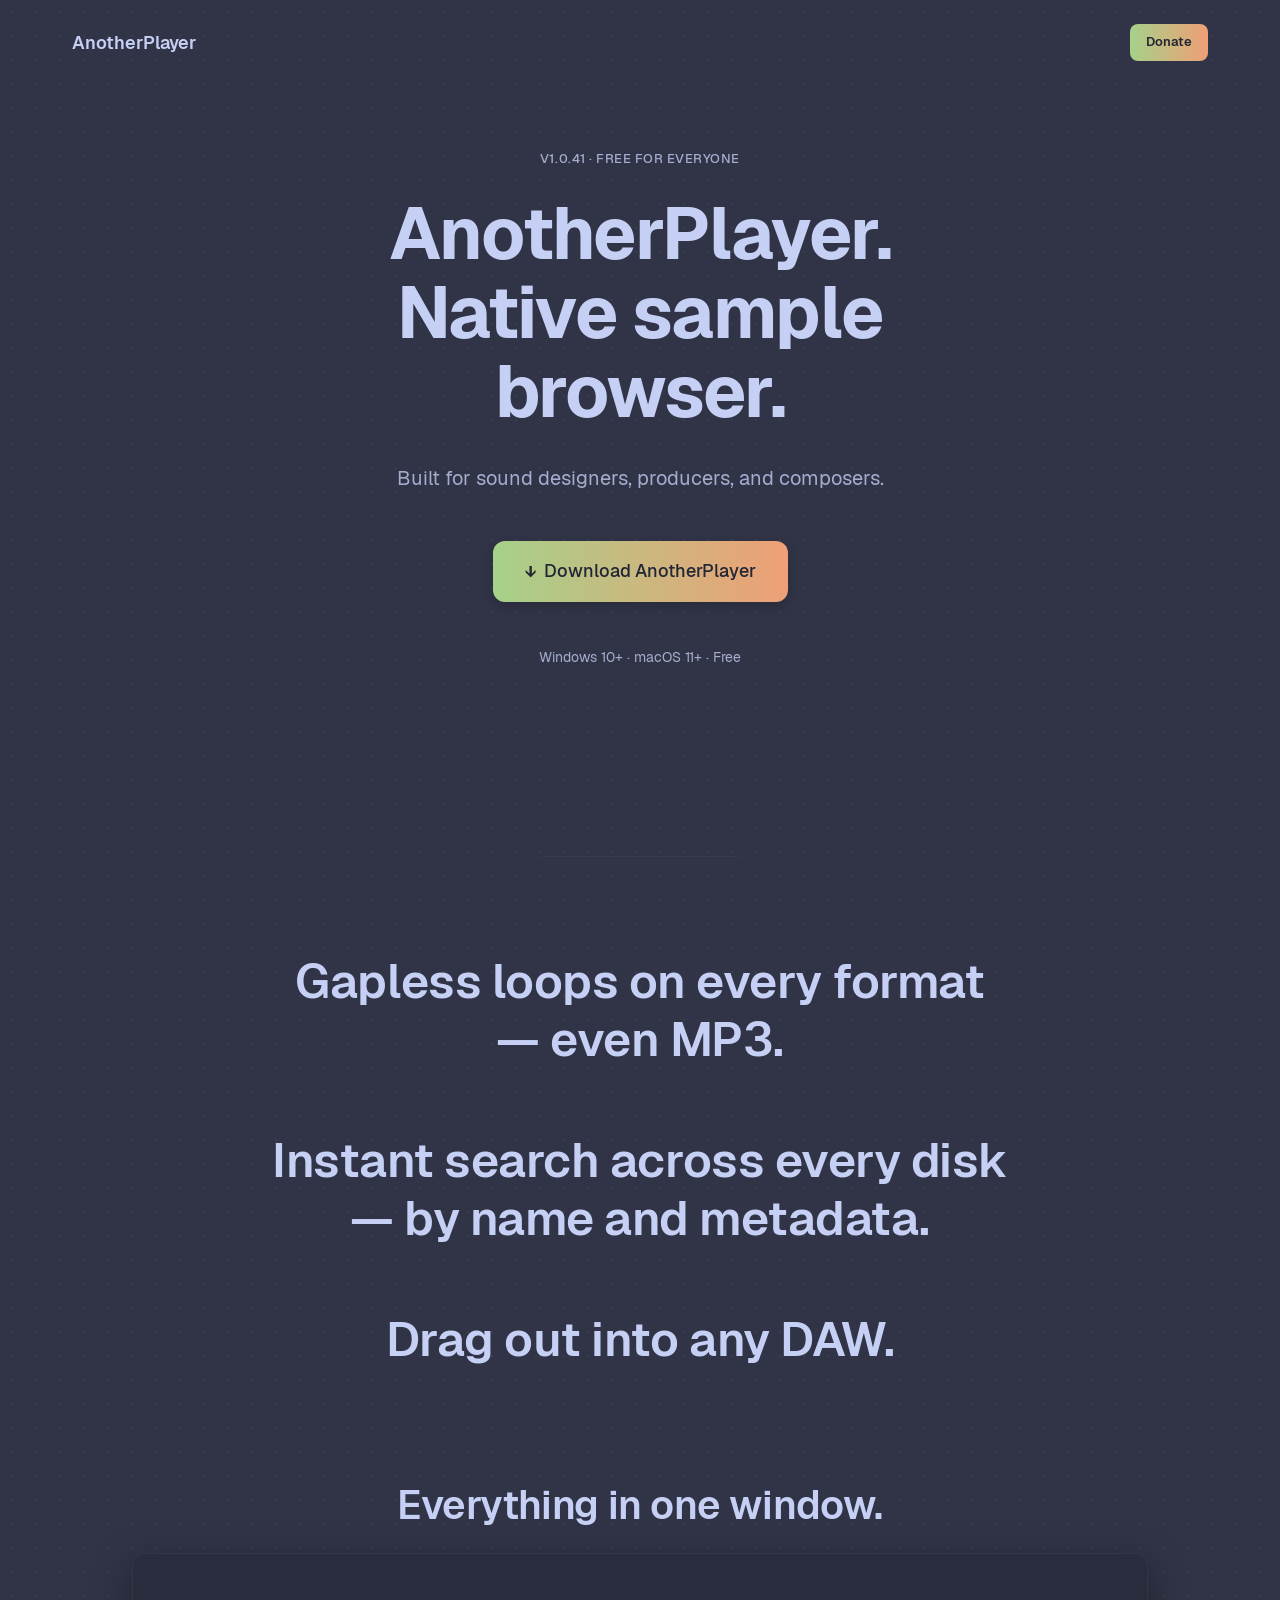
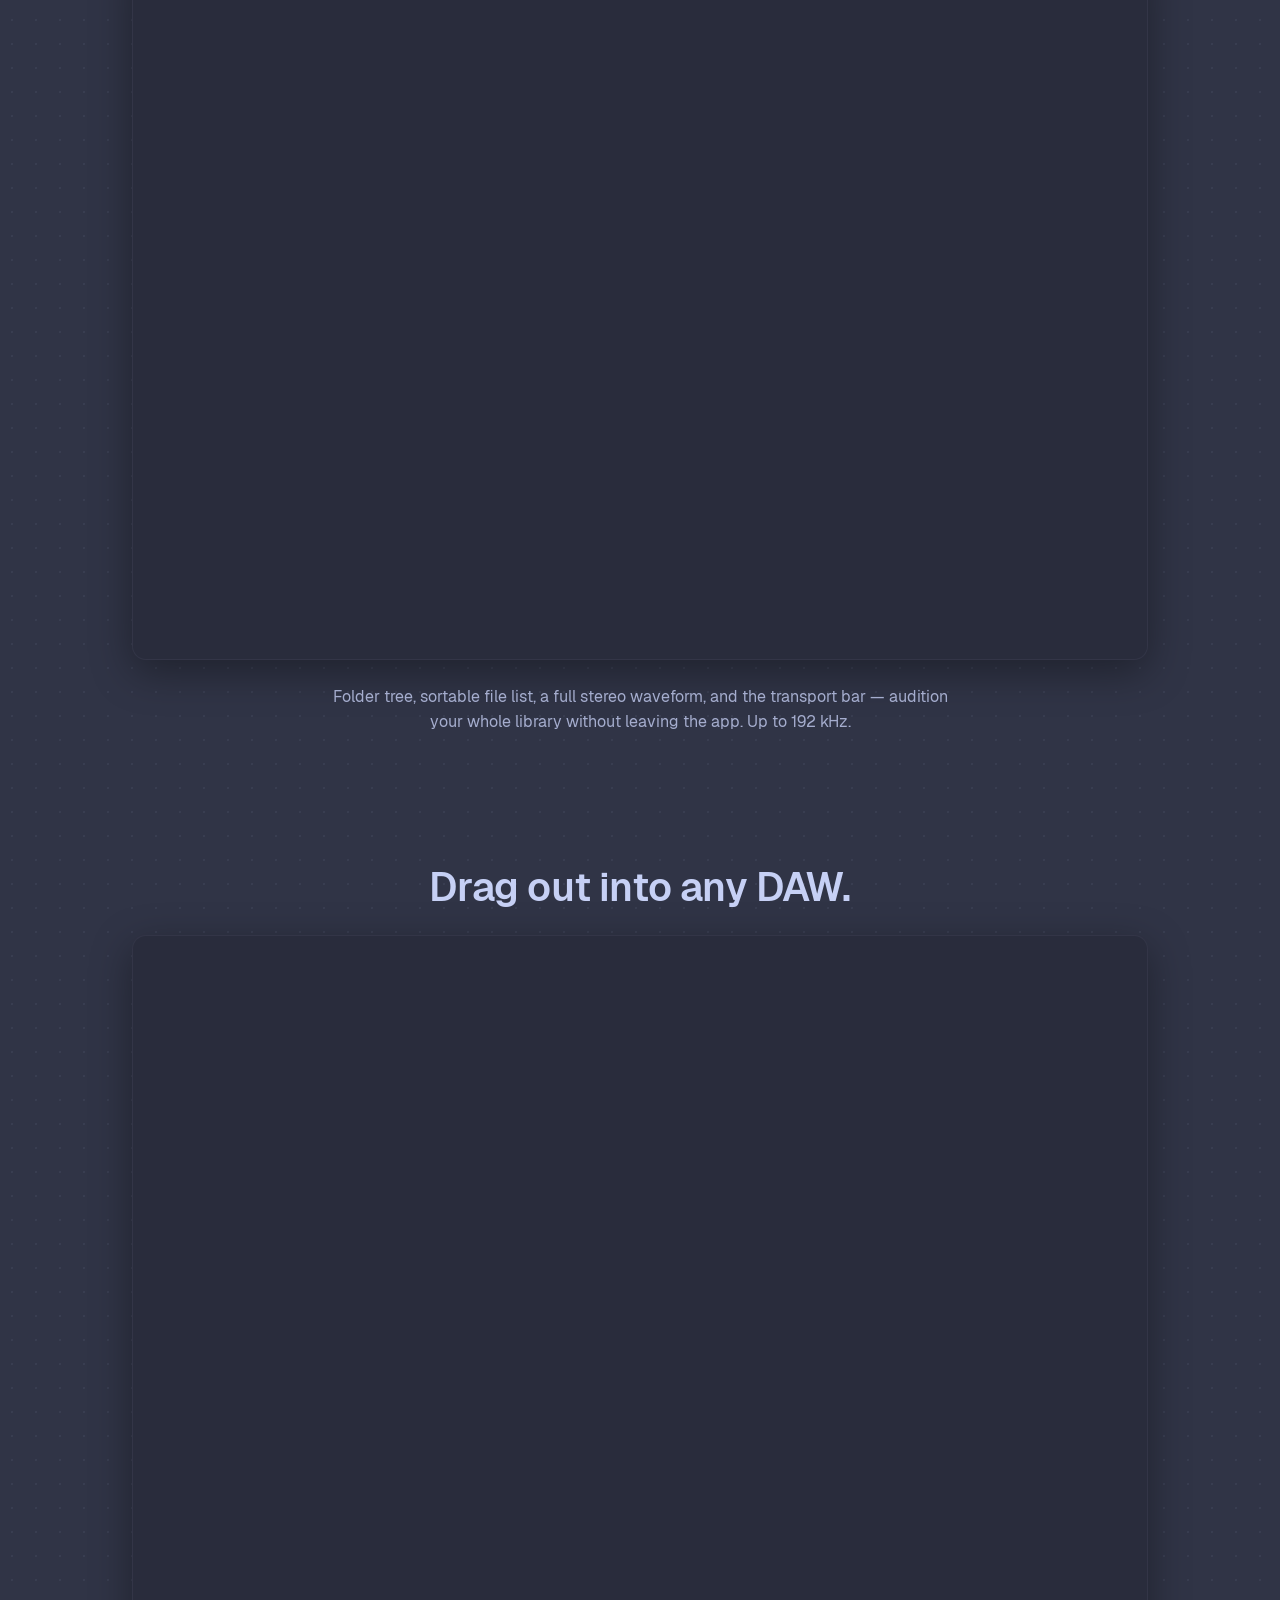
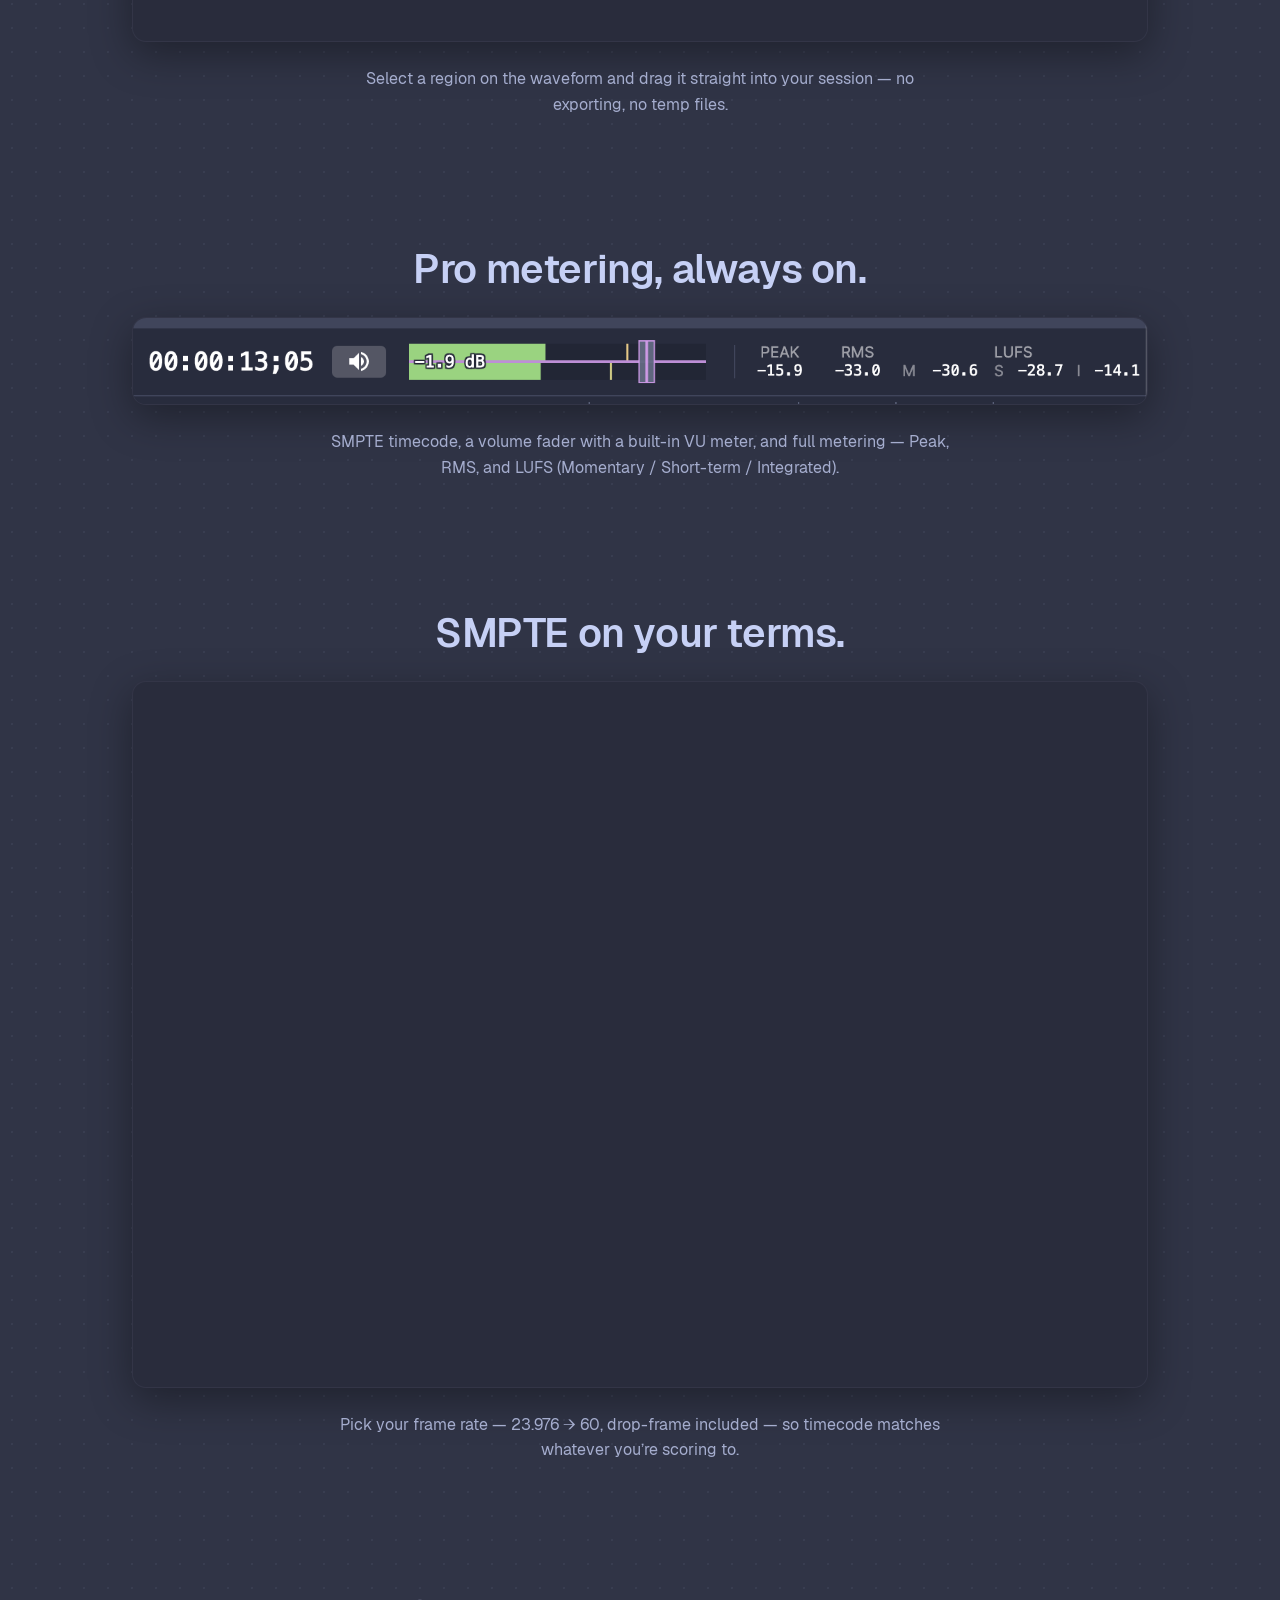
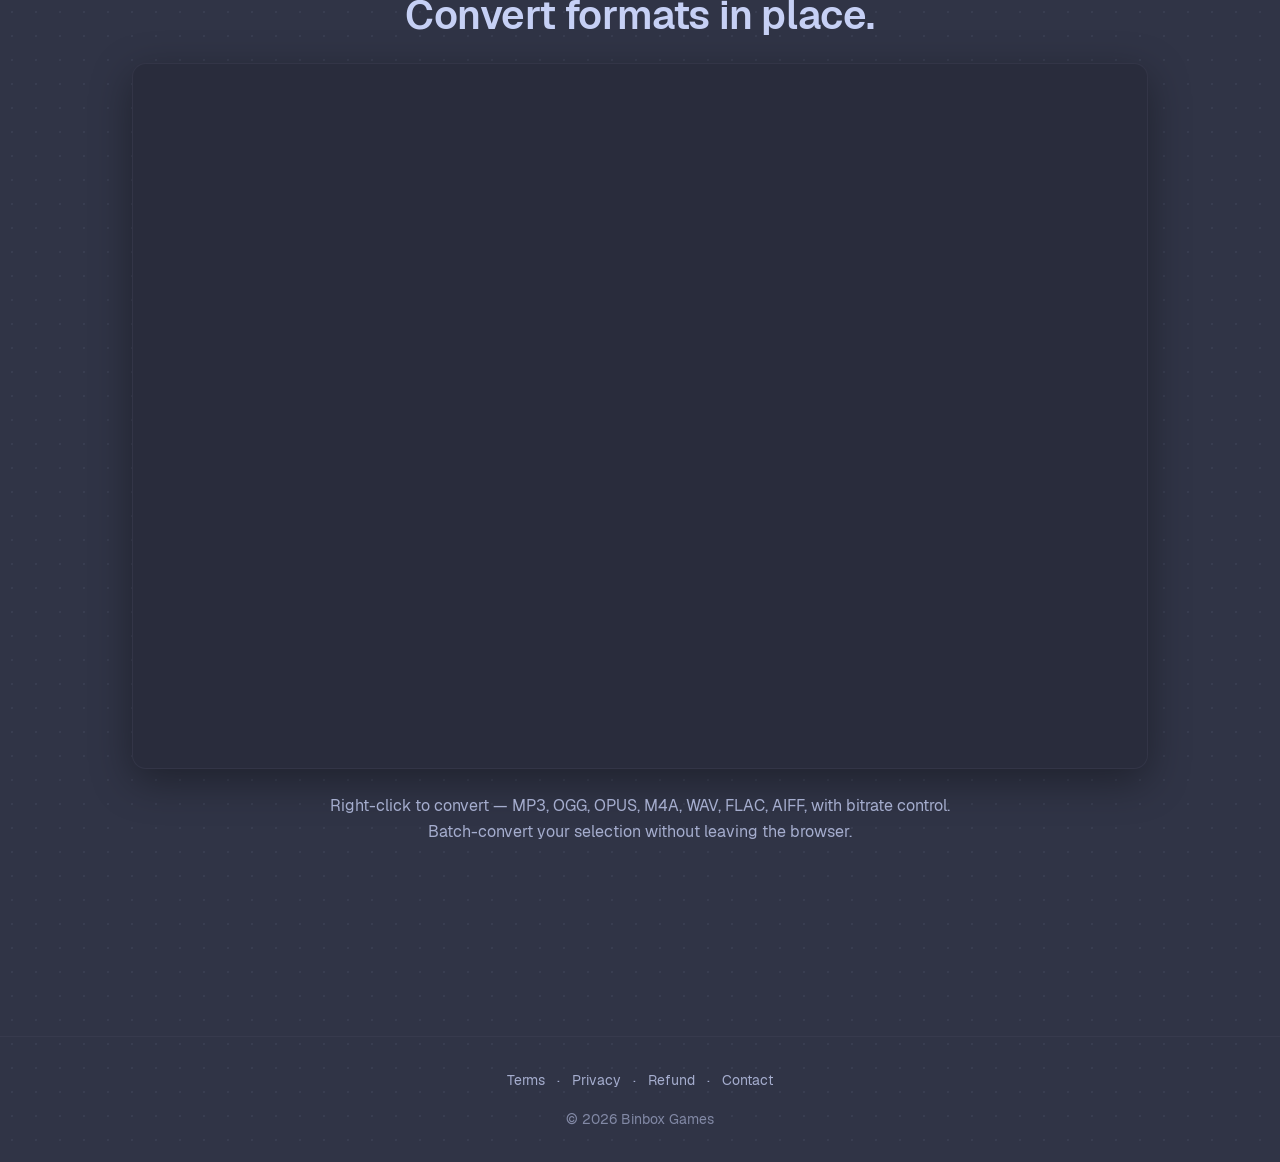
==== index.html @ 7da8966b "chore: [site] release 1.0.41 download metadata" ====
<!DOCTYPE html>
<html lang="en">
<head>
  <meta charset="UTF-8">
  <meta name="viewport" content="width=device-width, initial-scale=1.0">

  <!-- Security: vanilla framework 0 + meta tag CSP (spec § 10-bis) -->
  <meta http-equiv="Content-Security-Policy"
        content="default-src 'self'; script-src 'self' https://download.anotherplayer.com; style-src 'self'; font-src 'self'; img-src 'self' data: https://anotherplayer.com; connect-src 'self' https://api.binboxgames.com; base-uri 'self'; form-action 'self'; object-src 'none'">
  <meta name="referrer" content="strict-origin-when-cross-origin">
  <meta http-equiv="Permissions-Policy"
        content="interest-cohort=(), browsing-topics=(), geolocation=(), camera=(), microphone=(), payment=()">

  <!-- SEO core -->
  <title>AnotherPlayer — Native sample browser for professionals</title>
  <meta name="description" content="Native sample browser built for sound designers, producers, and composers. Gapless loops, instant search across every disk, drag out into any DAW. Free for everyone — Mac and Windows.">
  <meta name="keywords" content="sample browser, audio player, sound design, music production, DAW, gapless loop, sample-accurate, Mac, Windows, free">
  <meta name="author" content="Binbox Games">
  <link rel="canonical" href="https://anotherplayer.com/">
  <meta name="robots" content="index, follow, max-image-preview:large">
  <meta name="theme-color" content="#303446">
  <meta name="color-scheme" content="dark">

  <!-- Open Graph -->
  <meta property="og:type" content="website">
  <meta property="og:site_name" content="AnotherPlayer">
  <meta property="og:title" content="AnotherPlayer — Native sample browser for professionals">
  <meta property="og:description" content="Gapless loops, instant search across every disk, drag out into any DAW. Free for everyone — Mac and Windows.">
  <meta property="og:url" content="https://anotherplayer.com/">
  <meta property="og:image" content="https://anotherplayer.com/og-image.png">
  <meta property="og:image:width" content="1200">
  <meta property="og:image:height" content="630">
  <meta property="og:image:alt" content="AnotherPlayer — Native sample browser for professionals">
  <meta property="og:locale" content="en_US">

  <!-- Twitter Card -->
  <meta name="twitter:card" content="summary_large_image">
  <meta name="twitter:title" content="AnotherPlayer — Native sample browser for professionals">
  <meta name="twitter:description" content="Gapless loops, instant search across every disk, drag out into any DAW. Free for everyone — Mac and Windows.">
  <meta name="twitter:image" content="https://anotherplayer.com/og-image.png">
  <meta name="twitter:image:alt" content="AnotherPlayer — Native sample browser for professionals">

  <!-- Icons -->
  <link rel="icon" type="image/png" sizes="32x32" href="favicon.png">
  <link rel="apple-touch-icon" href="apple-touch-icon.png">
  <link rel="manifest" href="site.webmanifest">

  <!-- Font preload -->
  <link rel="preload" href="fonts/geist-700.woff2" as="font" type="font/woff2" crossorigin>
  <link rel="preload" href="fonts/geist-400.woff2" as="font" type="font/woff2" crossorigin>

  <link rel="stylesheet" href="style.css">

  <!-- JSON-LD structured data (SoftwareApplication) -->
  <script type="application/ld+json">
  {
    "@context": "https://schema.org",
    "@type": "SoftwareApplication",
    "name": "AnotherPlayer",
    "operatingSystem": "macOS, Windows",
    "applicationCategory": "MultimediaApplication",
    "description": "Native sample browser built for sound designers, producers, and composers.",
    "url": "https://anotherplayer.com/",
    "offers": {
      "@type": "Offer",
      "price": "0",
      "priceCurrency": "USD",
      "category": "Free"
    },
    "author": {
      "@type": "Organization",
      "@id": "https://binboxgames.com/#organization",
      "name": "Binbox Games",
      "url": "https://binboxgames.com/",
      "email": "contact@binboxgames.com"
    }
  }
  </script>
  <!-- JSON-LD structured data (WebSite) — 브랜드 entity 인식 보조 (navigational query 매칭).
       publisher = binboxgames.com 조직 엔티티 연결 (@id 병합 + 보수 파서 대비 name/url 인라인) -->
  <script type="application/ld+json">
  {
    "@context": "https://schema.org",
    "@type": "WebSite",
    "name": "AnotherPlayer",
    "alternateName": "Another Player",
    "url": "https://anotherplayer.com/",
    "publisher": {
      "@type": "Organization",
      "@id": "https://binboxgames.com/#organization",
      "name": "Binbox Games",
      "url": "https://binboxgames.com/"
    }
  }
  </script>
  <!-- developed by external observation only, no decompilation, no reverse engineering -->
</head>
<body>
  <nav class="nav">
    <a class="nav-brand" href="/" aria-label="AnotherPlayer home">AnotherPlayer</a>
    <a id="nav-pricing" class="nav-pricing" href="/pricing#support-development">Donate</a>
  </nav>

  <main>
    <section class="hero">
      <p class="eyebrow">v1.0.41 &middot; Free for everyone</p>
      <h1 class="hero-title">
        AnotherPlayer.<br>
        Native sample browser.
      </h1>
      <p class="hero-subhead">
        Built for sound designers, producers, and composers.
      </p>
      <a id="cta" class="cta" href="/pricing">
        <span class="cta-arrow" aria-hidden="true">&darr;</span>
        <span id="cta-label">Download AnotherPlayer</span>
      </a>
      <p class="toggle">Windows 10+ &middot; macOS 11+ &middot; Free</p>
    </section>

    <hr class="divider" aria-hidden="true">

    <section class="features" aria-label="Highlights">
      <h2>Gapless loops on every format &mdash; even MP3.</h2>
      <h2>Instant search across every disk &mdash; by name and metadata.</h2>
      <h2>Drag out into any DAW.</h2>
    </section>
  </main>

  <section class="shots" aria-label="Screenshots">
    <figure class="shot">
      <h2 class="shot-title">Everything in one window.</h2>
      <div class="shot-frame">
        <img src="images/screenshot-overview.png" width="2104" height="1462"
             alt="AnotherPlayer main window: folder tree, file list, stereo waveform, and transport bar"
             fetchpriority="high" decoding="async">
      </div>
      <figcaption>Folder tree, sortable file list, a full stereo waveform, and the transport bar &mdash; audition your whole library without leaving the app. Up to 192&nbsp;kHz.</figcaption>
    </figure>

    <figure class="shot">
      <h2 class="shot-title">Drag out into any DAW.</h2>
      <div class="shot-frame">
        <img src="images/screenshot-crop.png" width="2096" height="1458"
             alt="Selecting a region on the waveform to drag straight into a DAW"
             loading="lazy" decoding="async">
      </div>
      <figcaption>Select a region on the waveform and drag it straight into your session &mdash; no exporting, no temp files.</figcaption>
    </figure>

    <figure class="shot">
      <h2 class="shot-title">Pro metering, always on.</h2>
      <div class="shot-frame shot-frame-strip">
        <img src="images/screenshot-metering.png" width="1458" height="124"
             alt="Transport bar: SMPTE timecode, volume fader, VU meter, and Peak / RMS / LUFS readouts"
             loading="lazy" decoding="async">
      </div>
      <figcaption>SMPTE timecode, a volume fader with a built-in VU meter, and full metering &mdash; Peak, RMS, and LUFS (Momentary / Short-term / Integrated).</figcaption>
    </figure>

    <figure class="shot">
      <h2 class="shot-title">SMPTE on your terms.</h2>
      <div class="shot-frame">
        <img src="images/screenshot-framerate.png" width="2094" height="1456"
             alt="Settings menu with broadcast SMPTE frame rates from 23.976 to 60, drop-frame included"
             loading="lazy" decoding="async">
      </div>
      <figcaption>Pick your frame rate &mdash; 23.976 &rarr; 60, drop-frame included &mdash; so timecode matches whatever you&rsquo;re scoring to.</figcaption>
    </figure>

    <figure class="shot">
      <h2 class="shot-title">Convert formats in place.</h2>
      <div class="shot-frame">
        <img src="images/screenshot-format.png" width="2094" height="1454"
             alt="Right-click menu converting selected files to MP3, OGG, OPUS, M4A, WAV, FLAC, or AIFF"
             loading="lazy" decoding="async">
      </div>
      <figcaption>Right-click to convert &mdash; MP3, OGG, OPUS, M4A, WAV, FLAC, AIFF, with bitrate control. Batch-convert your selection without leaving the browser.</figcaption>
    </figure>
  </section>

  <footer class="footer">
    <a href="/terms">Terms</a>
    <span class="dot">·</span>
    <a href="/privacy">Privacy</a>
    <span class="dot">·</span>
    <a href="/refund">Refund</a>
    <span class="dot">·</span>
    <a href="mailto:contact@binboxgames.com">Contact</a>
    <div class="copyright">© 2026 Binbox Games</div>
  </footer>

  <script src="script.js"></script>
</body>
</html>
---- style.css ----
/* AnotherPlayer landing — vanilla CSS, framework 0
   developed by external observation only, no decompilation. */

/* ---------- Color tokens (palette 외부 라벨 X) ---------- */
:root {
  --bg-base: #303446;
  --bg-elevated: #292c3c;
  --text-primary: #c6d0f5;
  --text-subtle: #a5adce;
  --text-faint: #838ba7;
  --accent-grad-start: #a6d189;
  --accent-grad-end: #ef9f76;
  --accent-hover: #ef9f76;
  --border-subtle: rgba(65, 69, 89, 0.4);
  --grid-dot: rgba(198, 208, 245, 0.06);
  --cta-text-on-grad: #232634;

  /* 8px grid spacing */
  --sp-1: 8px;
  --sp-2: 16px;
  --sp-3: 24px;
  --sp-4: 32px;
  --sp-5: 48px;
  --sp-6: 64px;
  --sp-7: 96px;
  --sp-8: 128px;
  --sp-9: 192px;
}

/* ---------- Geist Sans self-host (static 4 weight, SIL OFL) ---------- */
@font-face {
  font-family: 'Geist';
  font-style: normal;
  font-weight: 400;
  font-display: swap;
  src: url('fonts/geist-400.woff2') format('woff2');
}
@font-face {
  font-family: 'Geist';
  font-style: normal;
  font-weight: 500;
  font-display: swap;
  src: url('fonts/geist-500.woff2') format('woff2');
}
@font-face {
  font-family: 'Geist';
  font-style: normal;
  font-weight: 600;
  font-display: swap;
  src: url('fonts/geist-600.woff2') format('woff2');
}
@font-face {
  font-family: 'Geist';
  font-style: normal;
  font-weight: 700;
  font-display: swap;
  src: url('fonts/geist-700.woff2') format('woff2');
}

/* ---------- Reset + base ---------- */
*,
*::before,
*::after {
  box-sizing: border-box;
  margin: 0;
  padding: 0;
}

html {
  -webkit-text-size-adjust: 100%;
  -webkit-font-smoothing: antialiased;
  -moz-osx-font-smoothing: grayscale;
}

body {
  font-family: 'Geist', system-ui, -apple-system, sans-serif;
  font-weight: 400;
  font-size: 16px;
  line-height: 1.6;
  color: var(--text-primary);
  background-color: var(--bg-base);
  background-image: radial-gradient(circle, var(--grid-dot) 1px, transparent 1px);
  background-size: 24px 24px;
  min-height: 100vh;
}

a {
  color: inherit;
  text-decoration: none;
  transition: color 200ms ease;
}

a:hover {
  color: var(--accent-hover);
}

a:focus-visible {
  outline: 2px solid var(--accent-grad-start);
  outline-offset: 4px;
  border-radius: 4px;
}

/* ---------- Nav ---------- */
.nav {
  display: flex;
  justify-content: space-between;
  align-items: center;
  /* width: 100% 로 cross-size 를 확정 — .page 의 flex-column 컨텍스트에서
     auto margin 이 stretch 를 억제해 nav 가 content 폭으로 쪼그라드는 것을 차단.
     block 컨텍스트(랜딩)에서는 기존 동작과 동일. */
  width: 100%;
  max-width: 1200px;
  margin: 0 auto;
  padding: var(--sp-3) var(--sp-4);
}

.nav-brand {
  font-size: 18px;
  font-weight: 600;
  letter-spacing: 0;
  color: var(--text-primary);
  text-decoration: none;
  line-height: 1.2;
}

/* Nav Pricing CTA — primary marketing entry point.
   Download CTA 와 동일한 Evergreen → Peach gradient + dark text 로 강조. */
.nav-pricing {
  font-size: 13px;
  font-weight: 600;
  color: var(--cta-text-on-grad);
  padding: 8px 16px;
  background: linear-gradient(to right, var(--accent-grad-start), var(--accent-grad-end));
  border-radius: 8px;
  transition: filter 200ms ease, transform 200ms ease, box-shadow 200ms ease;
  white-space: nowrap;
  text-decoration: none;
}

.nav-pricing:hover {
  filter: brightness(1.05);
  transform: translateY(-1px);
  box-shadow: 0 4px 12px rgba(239, 159, 118, 0.25);
}

.nav-pricing:focus-visible {
  outline: 2px solid var(--accent-grad-end);
  outline-offset: 4px;
}

@media (max-width: 600px) {
  .nav-pricing {
    font-size: 12px;
    padding: 6px 12px;
  }
}

/* ---------- Layout main ---------- */
main {
  width: 100%;
  max-width: 800px;
  margin: 0 auto;
  padding: 0 var(--sp-4);
}

/* ---------- Hero ---------- */
.hero {
  text-align: center;
  padding: var(--sp-6) 0 var(--sp-7);
}

.eyebrow {
  font-size: 13px;
  font-weight: 500;
  letter-spacing: 0.04em;
  text-transform: uppercase;
  color: var(--text-subtle);
  margin-bottom: var(--sp-3);
}

.toggle {
  font-size: 14px;
  font-weight: 400;
  color: var(--text-subtle);
  line-height: 1;
  margin-top: var(--sp-3);
  text-align: center;
}

.toggle-link {
  color: var(--text-subtle);
  text-decoration: none;
  cursor: pointer;
  transition: color 120ms ease;
}

.toggle-link:hover,
.toggle-link.active {
  color: var(--accent-hover);
}

.toggle-dot {
  margin: 0 var(--sp-1);
  color: var(--text-subtle);
  opacity: 0.6;
}

/* ---------- Pricing cards (M-4b /pricing 카드 비교 layout) ---------- */
.pricing-grid {
  display: grid;
  grid-template-columns: repeat(auto-fit, minmax(280px, 1fr));
  gap: var(--sp-4);
  margin: var(--sp-6) 0;
  max-width: 720px;
  width: 100%;
}

.pricing-card {
  min-width: 0;
  background: var(--bg-elevated);
  border: 1px solid var(--border-subtle);
  border-radius: 16px;
  padding: var(--sp-5);
  display: flex;
  flex-direction: column;
  gap: var(--sp-3);
}

.pricing-card-featured {
  border: 1px solid transparent;
  background:
    linear-gradient(var(--bg-elevated), var(--bg-elevated)) padding-box,
    linear-gradient(to right, var(--accent-grad-start), var(--accent-grad-end)) border-box;
  box-shadow: 0 8px 24px rgba(239, 159, 118, 0.12);
}

.page-content h2.pricing-name {
  font-size: 24px;
  font-weight: 600;
  color: var(--text-primary);
  margin: 0;
}

.pricing-tagline {
  font-size: 14px;
  color: var(--text-subtle);
  margin: 0;
}

.pricing-price {
  font-size: 40px;
  font-weight: 700;
  color: var(--text-primary);
  margin: var(--sp-1) 0;
  line-height: 1;
}

.pricing-price .unit {
  font-size: 14px;
  font-weight: 400;
  color: var(--text-subtle);
  margin-left: var(--sp-1);
  vertical-align: super;
}

/* Specificity bump — .page-content a (0,2,0) override 회피, dark text 유지 */
.page-content a.pricing-cta {
  display: inline-block;
  padding: var(--sp-2) var(--sp-4);
  border-radius: 8px;
  text-align: center;
  text-decoration: none;
  font-weight: 600;
  font-size: 14px;
  transition: filter 200ms ease, transform 200ms ease, box-shadow 200ms ease;
  cursor: pointer;
}

.page-content a.pricing-cta-primary {
  background: linear-gradient(to right, var(--accent-grad-start), var(--accent-grad-end));
  color: var(--cta-text-on-grad);
}

.page-content a.pricing-cta-primary:hover {
  filter: brightness(1.05);
  transform: translateY(-1px);
  box-shadow: 0 4px 12px rgba(239, 159, 118, 0.25);
  color: var(--cta-text-on-grad);
}

.page-content a.pricing-cta-secondary {
  background: var(--bg-base);
  color: var(--text-primary);
  border: 1px solid var(--border-subtle);
}

.page-content a.pricing-cta-secondary .cta-arrow {
  margin-right: var(--sp-1);
  color: var(--accent-hover);
  font-weight: 700;
}

.page-content a.pricing-cta-secondary:hover {
  background: var(--bg-elevated);
  border-color: var(--accent-grad-end);
  color: var(--accent-hover);
  transform: translateY(-1px);
  box-shadow: 0 4px 12px rgba(0, 0, 0, 0.2);
}

/* Pricing OS toggle — .page-content a override 차단 (default text-subtle, hover/active Peach) */
.page-content a.toggle-link {
  color: var(--text-subtle);
  text-decoration: none;
  cursor: pointer;
  transition: color 120ms ease;
}

.page-content a.toggle-link:hover,
.page-content a.toggle-link.active {
  color: var(--accent-hover);
}

.pricing-features {
  list-style: none;
  padding: 0;
  margin: 0;
  display: flex;
  flex-direction: column;
  gap: var(--sp-1);
}

.pricing-features li {
  font-size: 14px;
  color: var(--text-subtle);
  padding-left: var(--sp-3);
  position: relative;
}

.pricing-features li::before {
  content: "✓";
  position: absolute;
  left: 0;
  color: var(--accent-hover);
  font-weight: 600;
}

.pricing-os-toggle {
  font-size: 13px;
  font-weight: 400;
  color: var(--text-subtle);
  line-height: 1;
  margin: var(--sp-1) 0 0;
  text-align: center;
}

.hero-title {
  font-size: clamp(40px, 8vw, 72px);
  font-weight: 700;
  line-height: 1.1;
  letter-spacing: -0.02em;
  color: var(--text-primary);
  margin-bottom: var(--sp-4);
}

.hero-subhead {
  font-size: clamp(18px, 2.5vw, 20px);
  font-weight: 400;
  line-height: 1.5;
  color: var(--text-subtle);
  margin-bottom: var(--sp-5);
}

/* ---------- CTA gradient button ---------- */
.cta {
  display: inline-flex;
  align-items: center;
  gap: var(--sp-1);
  justify-content: center;
  max-width: 100%;
  padding: var(--sp-2) var(--sp-4);
  font-size: 18px;
  font-weight: 500;
  color: var(--cta-text-on-grad);
  background: linear-gradient(
    90deg,
    var(--accent-grad-start) 0%,
    var(--accent-grad-end) 100%
  );
  border-radius: 12px;
  transition: transform 200ms ease, filter 200ms ease, box-shadow 200ms ease;
  margin-bottom: var(--sp-3);
  box-shadow: 0 4px 12px rgba(0, 0, 0, 0.18);
}

.cta:hover {
  transform: translateY(-2px);
  filter: brightness(1.06);
  color: var(--cta-text-on-grad);
  box-shadow: 0 6px 18px rgba(0, 0, 0, 0.24);
}

.cta:focus-visible {
  outline: 2px solid var(--accent-grad-end);
  outline-offset: 4px;
}

.cta-arrow {
  font-size: 16px;
  font-weight: 700;
}

/* ---------- Divider ---------- */
.divider {
  border: 0;
  border-top: 1px solid var(--border-subtle);
  margin: var(--sp-7) auto;
  max-width: 200px;
}

/* ---------- Features ---------- */
.features {
  text-align: center;
  padding: 0 0 var(--sp-7);
}

.features h2 {
  font-size: clamp(32px, 5vw, 48px);
  font-weight: 600;
  line-height: 1.2;
  letter-spacing: -0.01em;
  color: var(--text-primary);
  margin-bottom: var(--sp-6);
}

.features h2:last-child {
  margin-bottom: 0;
}

/* ---------- Screenshots showcase ---------- */
.shots {
  width: 100%;
  max-width: 1080px;
  margin: 0 auto;
  padding: var(--sp-2) var(--sp-4) var(--sp-7);
  display: flex;
  flex-direction: column;
  gap: var(--sp-8);
}

.shot {
  margin: 0;
  text-align: center;
}

.shot-title {
  font-size: clamp(28px, 4vw, 40px);
  font-weight: 600;
  line-height: 1.2;
  letter-spacing: -0.01em;
  color: var(--text-primary);
  margin-bottom: var(--sp-3);
}

.shot-frame {
  border: 1px solid var(--border-subtle);
  border-radius: 14px;
  overflow: hidden;
  background: var(--bg-elevated);
  box-shadow: 0 12px 40px rgba(0, 0, 0, 0.35);
  transition: transform 220ms ease, box-shadow 220ms ease;
}

.shot-frame:hover {
  transform: translateY(-3px);
  box-shadow: 0 18px 52px rgba(0, 0, 0, 0.42);
}

.shot-frame img {
  display: block;
  width: 100%;
  height: auto;
}

.shot figcaption {
  font-size: 16px;
  line-height: 1.6;
  color: var(--text-subtle);
  max-width: 620px;
  margin: var(--sp-3) auto 0;
}

/* Split layout — portrait menu beside its caption (frame spans both text rows) */
.shot-split {
  display: grid;
  grid-template-columns: minmax(0, 340px) 1fr;
  grid-template-areas:
    "frame title"
    "frame caption";
  align-items: center;
  gap: var(--sp-2) var(--sp-6);
  text-align: left;
}

.shot-split .shot-title {
  grid-area: title;
  margin-bottom: 0;
}

.shot-split .shot-frame {
  grid-area: frame;
}

.shot-split figcaption {
  grid-area: caption;
  margin: var(--sp-2) 0 0;
  max-width: none;
}

@media (max-width: 760px) {
  .shots {
    gap: var(--sp-7);
    padding-bottom: var(--sp-6);
  }
  .shot-split {
    grid-template-columns: 1fr;
    grid-template-areas:
      "title"
      "frame"
      "caption";
    justify-items: center;
    text-align: center;
    gap: var(--sp-3);
  }
  .shot-split .shot-frame {
    max-width: 320px;
  }
  .shot-split figcaption {
    max-width: 520px;
    margin-left: auto;
    margin-right: auto;
  }
}

@media (max-width: 600px) {
  .shots {
    padding-left: var(--sp-3);
    padding-right: var(--sp-3);
  }
  .shot-title {
    font-size: 24px;
  }
  .shot figcaption {
    font-size: 15px;
  }
}

/* ---------- Footer ---------- */
footer {
  border-top: 1px solid var(--border-subtle);
  padding: var(--sp-4) var(--sp-4);
  text-align: center;
  font-size: 13px;
  color: var(--text-subtle);
  margin-top: var(--sp-7);
}

footer a {
  color: var(--text-subtle);
}

footer a:hover {
  color: var(--accent-hover);
}

/* ---------- A11y: reduced motion ---------- */
@media (prefers-reduced-motion: reduce) {
  *,
  *::before,
  *::after {
    transition-duration: 0.01ms !important;
    animation-duration: 0.01ms !important;
    animation-iteration-count: 1 !important;
  }
}

/* ---------- Mobile responsive ---------- */
@media (max-width: 600px) {
  .nav {
    padding: var(--sp-2) var(--sp-3);
  }
  .hero {
    padding: var(--sp-6) 0 var(--sp-6);
  }
  .hero-title {
    font-size: 34px;
    max-width: 340px;
    margin-left: auto;
    margin-right: auto;
  }
  .hero-subhead {
    font-size: 17px;
    max-width: 320px;
    margin-left: auto;
    margin-right: auto;
  }
  .cta {
    width: min(100%, 320px);
    padding: var(--sp-2) var(--sp-3);
    font-size: 16px;
  }
  main {
    padding: 0 var(--sp-3);
  }
  .features h2 {
    font-size: 28px;
    margin-bottom: var(--sp-5);
  }
  .divider {
    margin: var(--sp-6) auto;
  }
}

/* Single freeware pricing card — center-justified, no 2-column grid. */
.pricing-grid-single {
  grid-template-columns: minmax(0, 420px);
  justify-content: center;
}

/* Donation tiers — live buttons. */
.donate-section {
  margin: var(--sp-5) 0;
  padding: var(--sp-4);
  background: var(--bg-elevated);
  border: 1px solid var(--border-subtle);
  border-radius: 12px;
}
.donate-tier-grid {
  display: grid;
  grid-template-columns: repeat(auto-fit, minmax(80px, 1fr));
  gap: var(--sp-1);
  margin: var(--sp-3) 0;
}
.page-content a.donate-tier {
  display: inline-flex;
  align-items: center;
  justify-content: center;
  padding: var(--sp-2);
  background: var(--bg-base);
  color: var(--text-primary);
  border: 1px solid var(--border-subtle);
  border-radius: 8px;
  text-decoration: none;
  font-weight: 600;
  font-size: 15px;
  transition: filter 200ms ease, transform 200ms ease, color 200ms ease, border-color 200ms ease;
}
.page-content a.donate-tier:hover {
  filter: brightness(1.15);
  transform: translateY(-1px);
  border-color: var(--accent-hover);
}
.donate-note {
  font-size: 12px;
  color: var(--text-faint);
  text-align: center;
  margin: var(--sp-2) 0 0;
}
.donate-custom {
  display: flex;
  gap: var(--sp-2);
  margin: var(--sp-3) 0 0;
}
/* hidden 속성 존중 — Custom 선택 시에만 표시. .donate-custom 의 display:flex 가
   UA 기본 [hidden]{display:none} 을 덮으므로 명시 규칙이 필요하다. */
.donate-custom[hidden] {
  display: none;
}
.donate-custom-input {
  flex: 1 1 auto;
  min-width: 0;
  padding: var(--sp-2);
  background: var(--bg-base);
  color: var(--text-primary);
  border: 1px solid var(--border-subtle);
  border-radius: 8px;
  font-size: 15px;
  font-family: inherit;
}
.donate-custom-input::placeholder {
  color: var(--text-faint);
}
.donate-custom-go {
  flex: 0 0 auto;
  padding: var(--sp-2) var(--sp-4);
  background: var(--bg-base);
  color: var(--text-primary);
  border: 1px solid var(--border-subtle);
  border-radius: 8px;
  font-weight: 600;
  font-size: 15px;
  cursor: pointer;
  transition: filter 200ms ease, border-color 200ms ease;
}
.donate-custom-go:hover {
  filter: brightness(1.15);
  border-color: var(--accent-hover);
}
.donate-custom-go:disabled {
  opacity: 0.55;
  cursor: progress;
}
.donate-custom-input:focus-visible,
.donate-custom-go:focus-visible {
  outline: 2px solid var(--accent-grad-end);
  outline-offset: 4px;
}

/* pricing Free 카드 — 현재 빌드 표시 (작고 옅게). */
.pricing-version {
  font-size: 12px;
  color: var(--text-faint);
  margin: 0;
}
.pricing-tagline strong {
  color: var(--text-primary);
  font-weight: 600;
}

/* M-4b 4 페이지 공통 layout */
.page {
  background: var(--bg-base);
  color: var(--text-primary);
  font-family: "Geist", -apple-system, sans-serif;
  min-height: 100vh;
  display: flex;
  flex-direction: column;
}
/* 생성 페이지는 nav geometry 를 base `.nav` 에서 그대로 상속 —
   여기서는 페이지 고유의 하단 divider 만 추가 (Single Source). */
.page .nav {
  border-bottom: 1px solid var(--border-subtle);
}
.page .nav-brand {
  flex: 0 0 auto;
}
.page-content {
  flex: 1;
  width: 100%;
  max-width: 720px;
  margin: 0 auto;
  padding: var(--sp-5) var(--sp-4) var(--sp-6);
  line-height: 1.7;
}
.page-content h1 {
  font-size: clamp(32px, 5vw, 48px);
  font-weight: 700;
  margin-bottom: var(--sp-4);
}
.page-content h2 {
  font-size: clamp(20px, 3vw, 28px);
  font-weight: 600;
  margin-top: var(--sp-5);
  margin-bottom: var(--sp-2);
}
.page-content a {
  color: var(--accent-hover);
  text-decoration: underline;
}
.page-content table {
  width: 100%;
  border-collapse: collapse;
  margin: var(--sp-2) 0;
}
.page-content th, .page-content td {
  border: 1px solid var(--border-subtle);
  padding: var(--sp-1) 12px;
  text-align: left;
}
.footer {
  padding: var(--sp-4);
  text-align: center;
  font-size: 14px;
  color: var(--text-subtle);
  border-top: 1px solid var(--border-subtle);
}
.footer a {
  color: var(--text-subtle);
  text-decoration: none;
}
.footer a:hover {
  color: var(--accent-hover);
}
.footer .dot {
  margin: 0 var(--sp-1);
}
.footer .copyright {
  margin-top: var(--sp-2);
  opacity: 0.7;
}

@media (max-width: 600px) {
  /* .page .nav 의 모바일 padding 은 base `.nav` @media 규칙이 그대로 커버 */
  .page-content {
    padding: 40px var(--sp-3) var(--sp-6);
  }
  .pricing-grid {
    grid-template-columns: 1fr;
    gap: var(--sp-3);
    margin: var(--sp-5) 0;
  }
  .pricing-card {
    padding: var(--sp-4);
  }
}
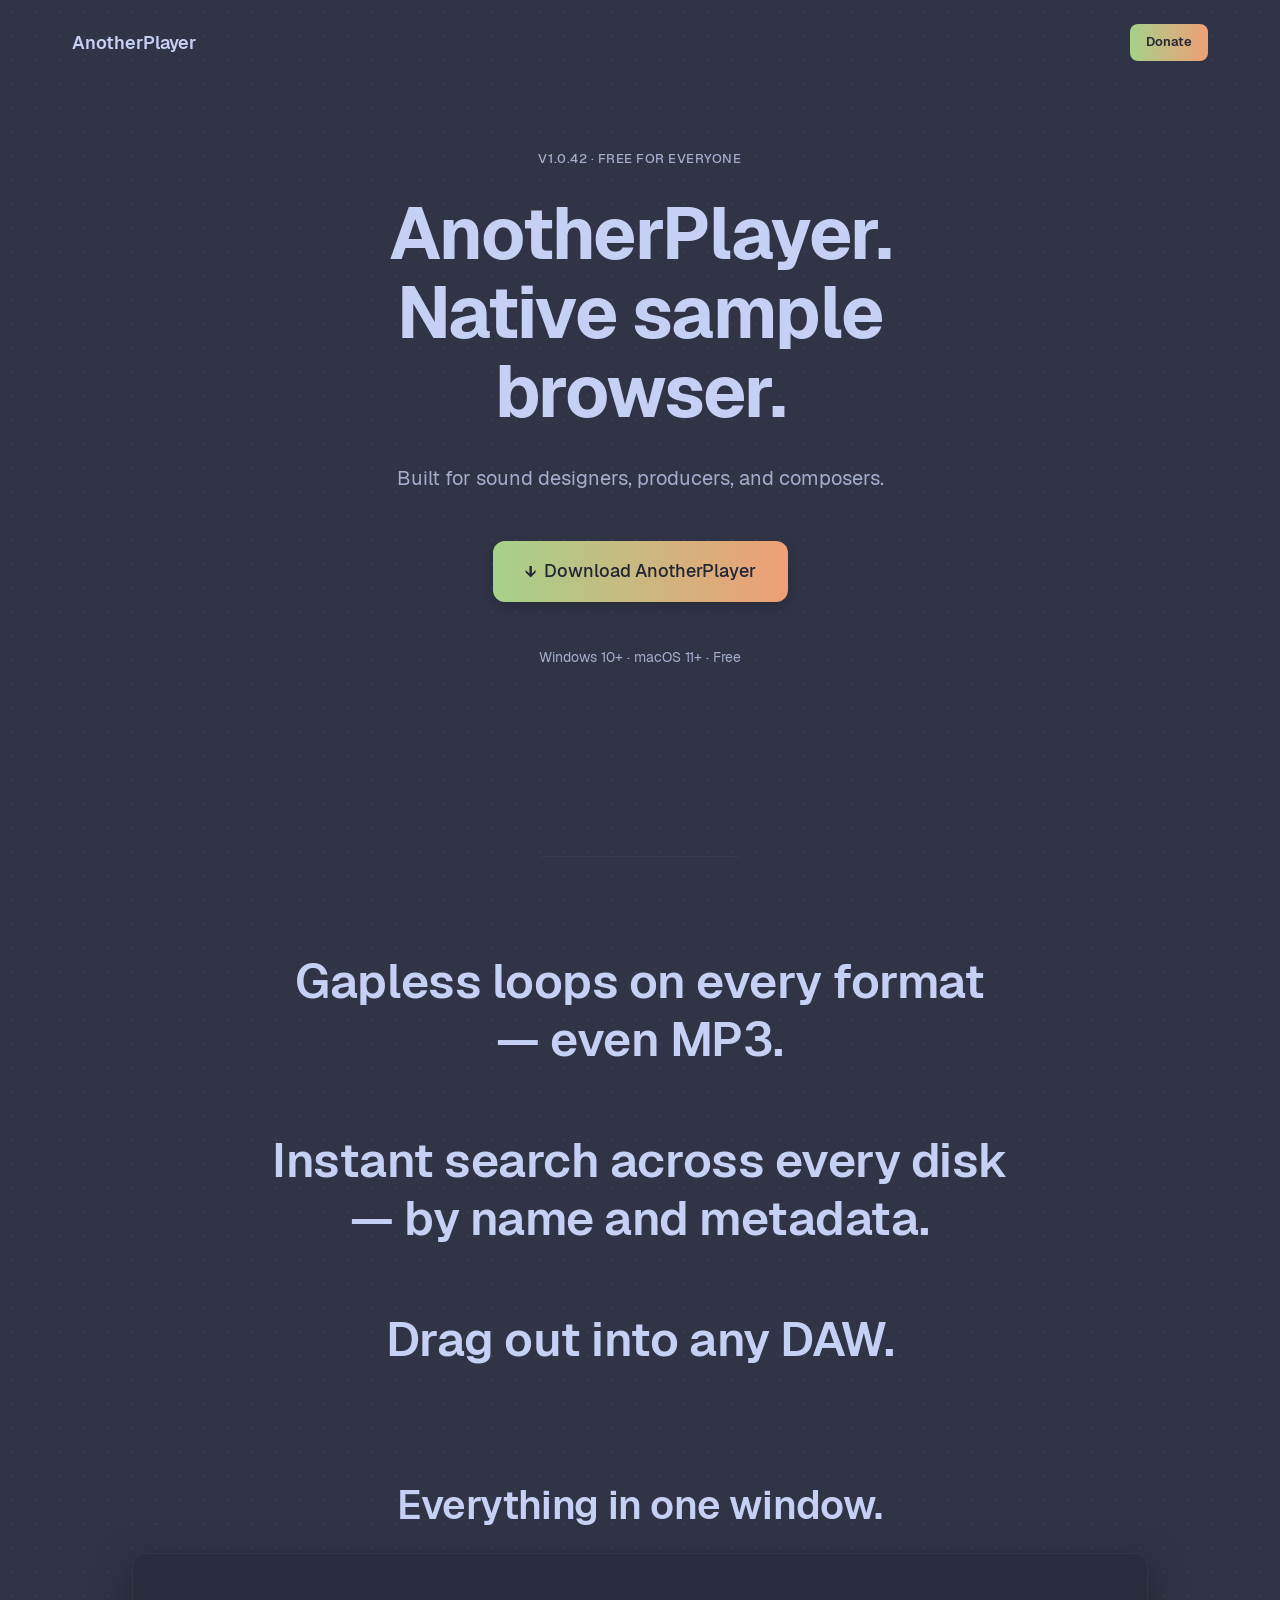
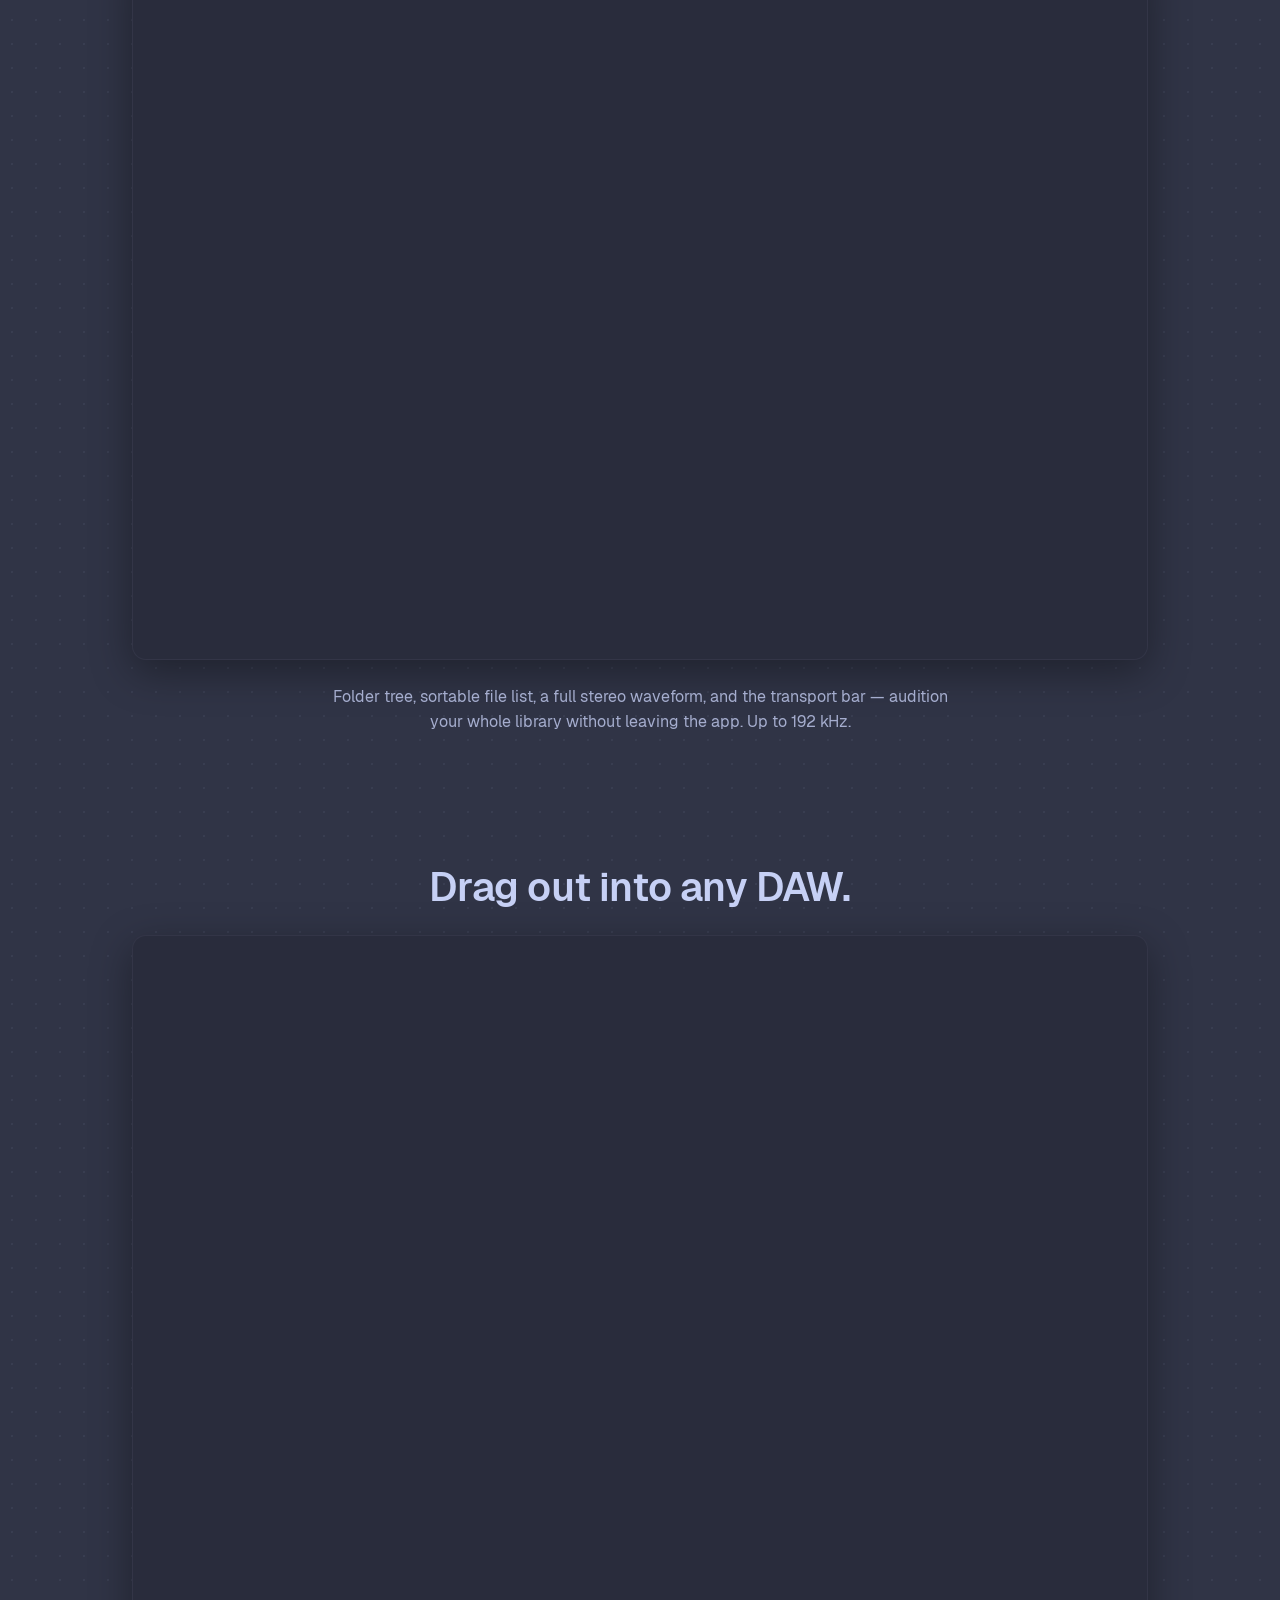
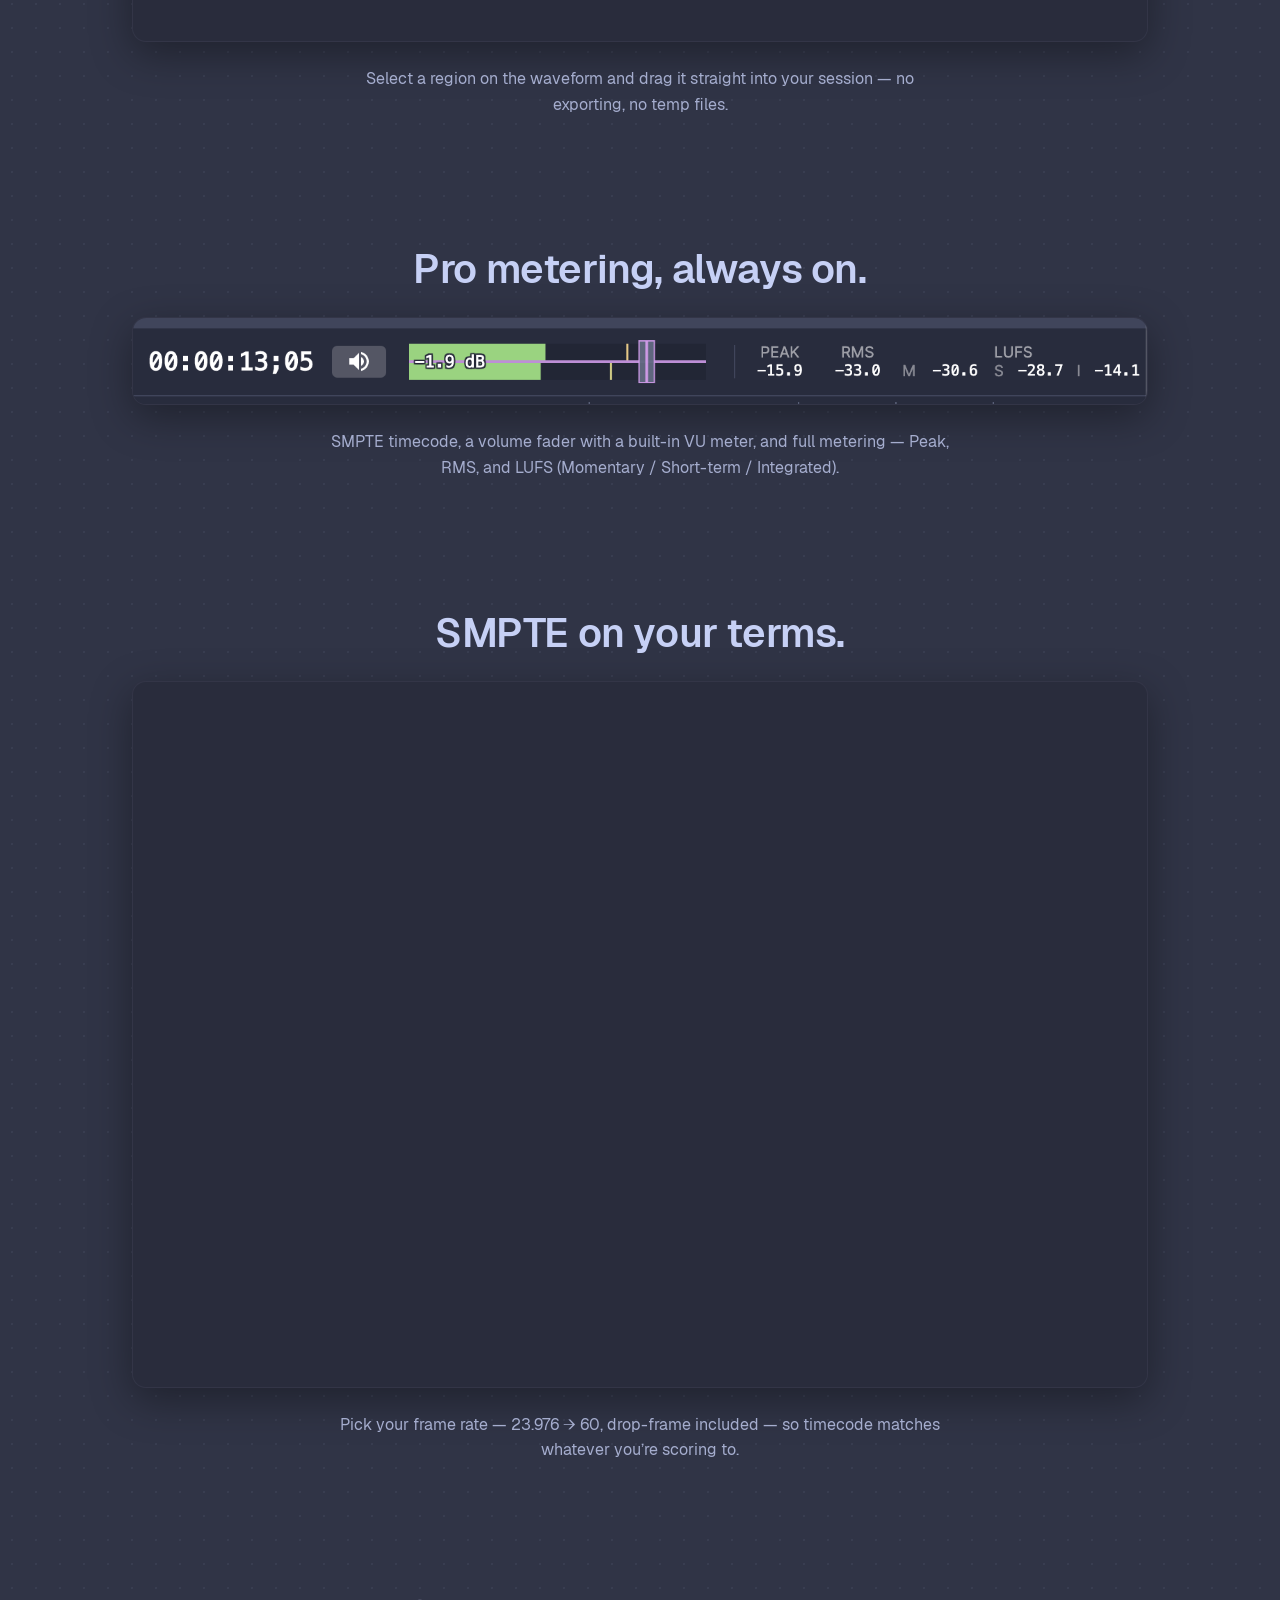
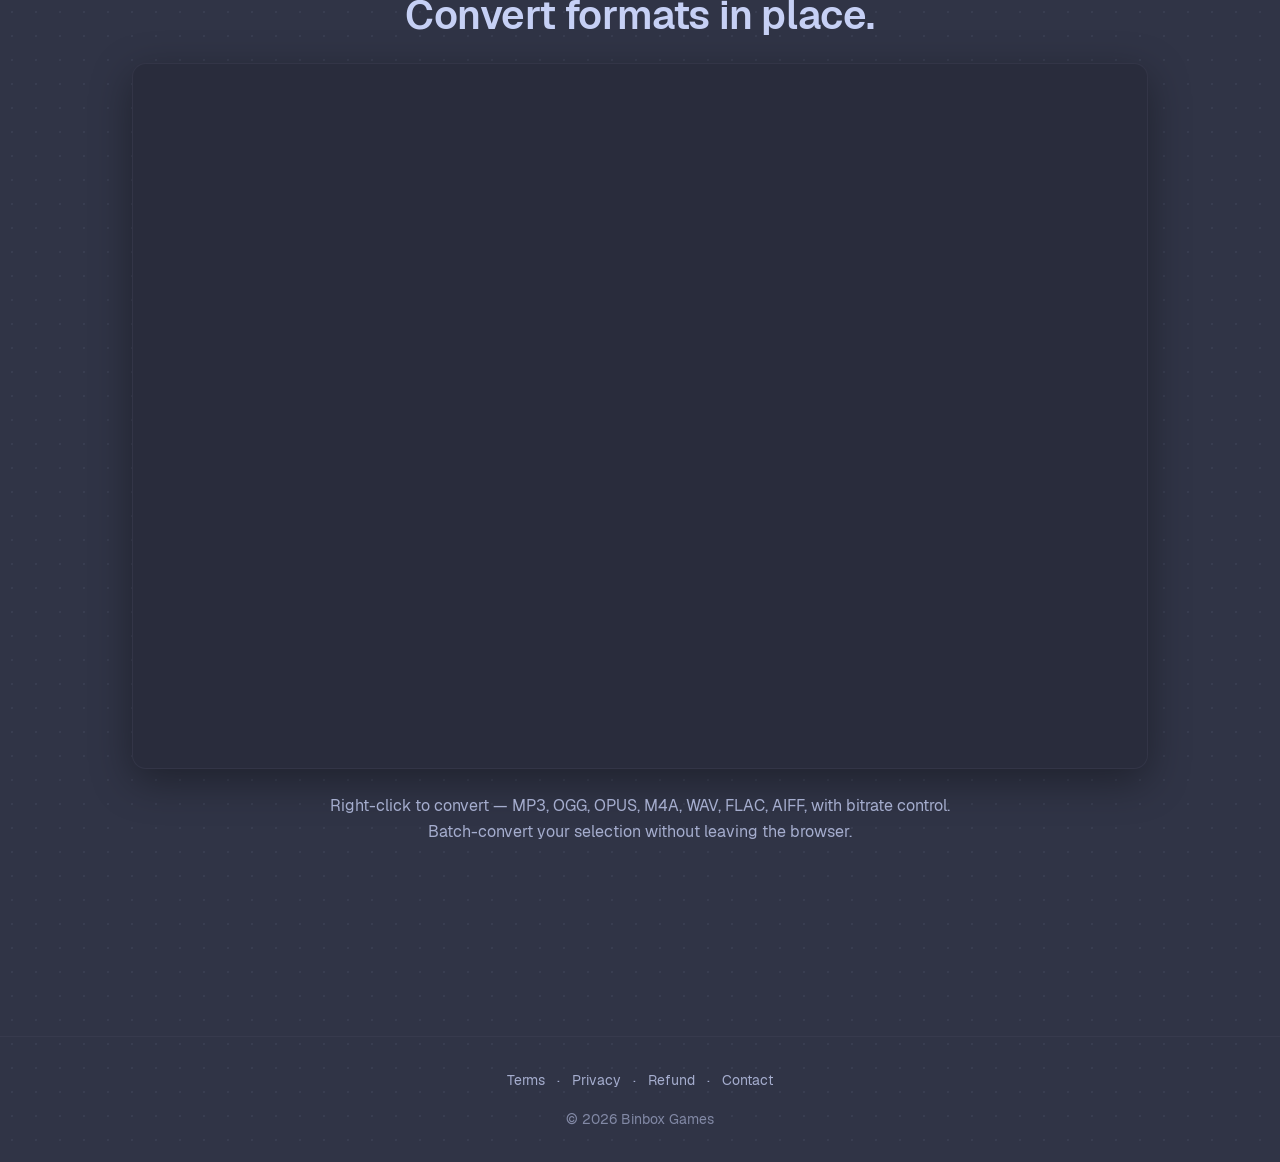
==== commit f35583a9: "chore: [site] release 1.0.42 download metadata" ====
--- a/index.html
+++ b/index.html
@@ -103,7 +103,7 @@
 
   <main>
     <section class="hero">
-      <p class="eyebrow">v1.0.41 &middot; Free for everyone</p>
+      <p class="eyebrow">v1.0.42 &middot; Free for everyone</p>
       <h1 class="hero-title">
         AnotherPlayer.<br>
         Native sample browser.
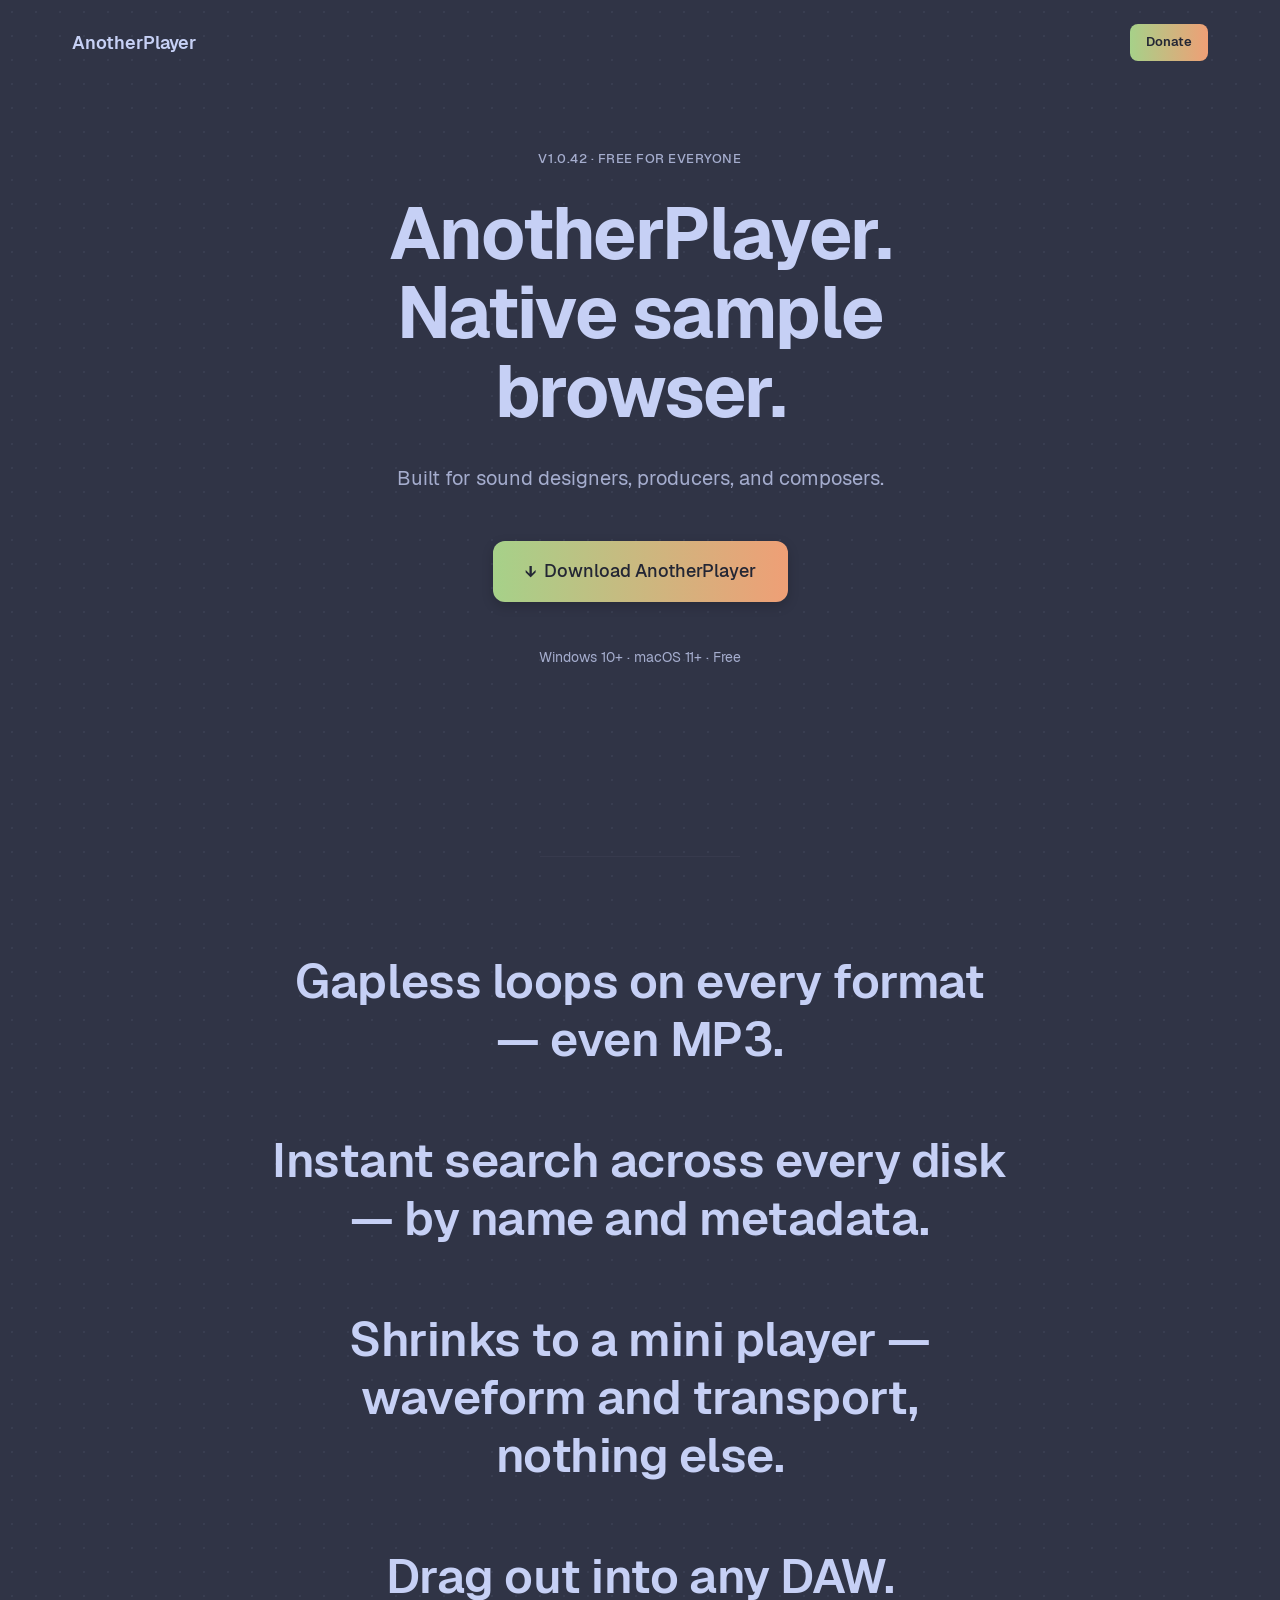
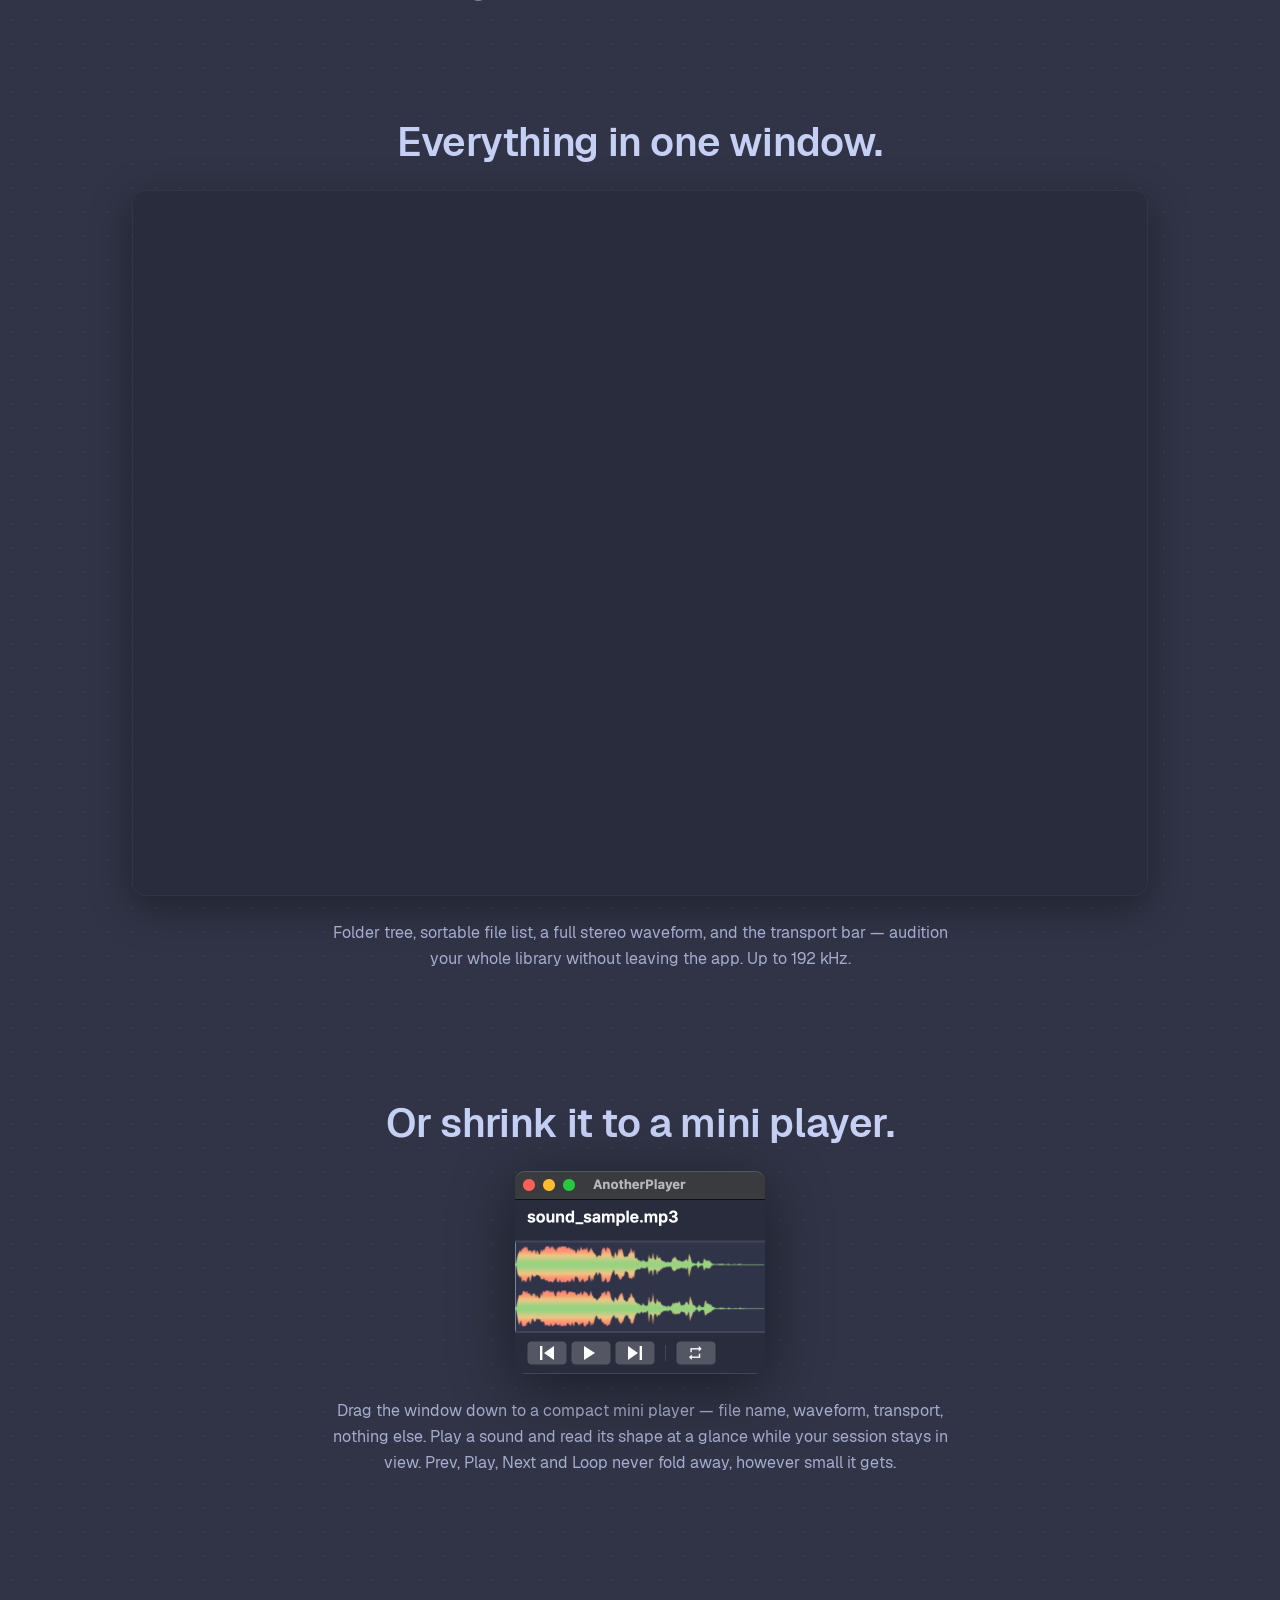
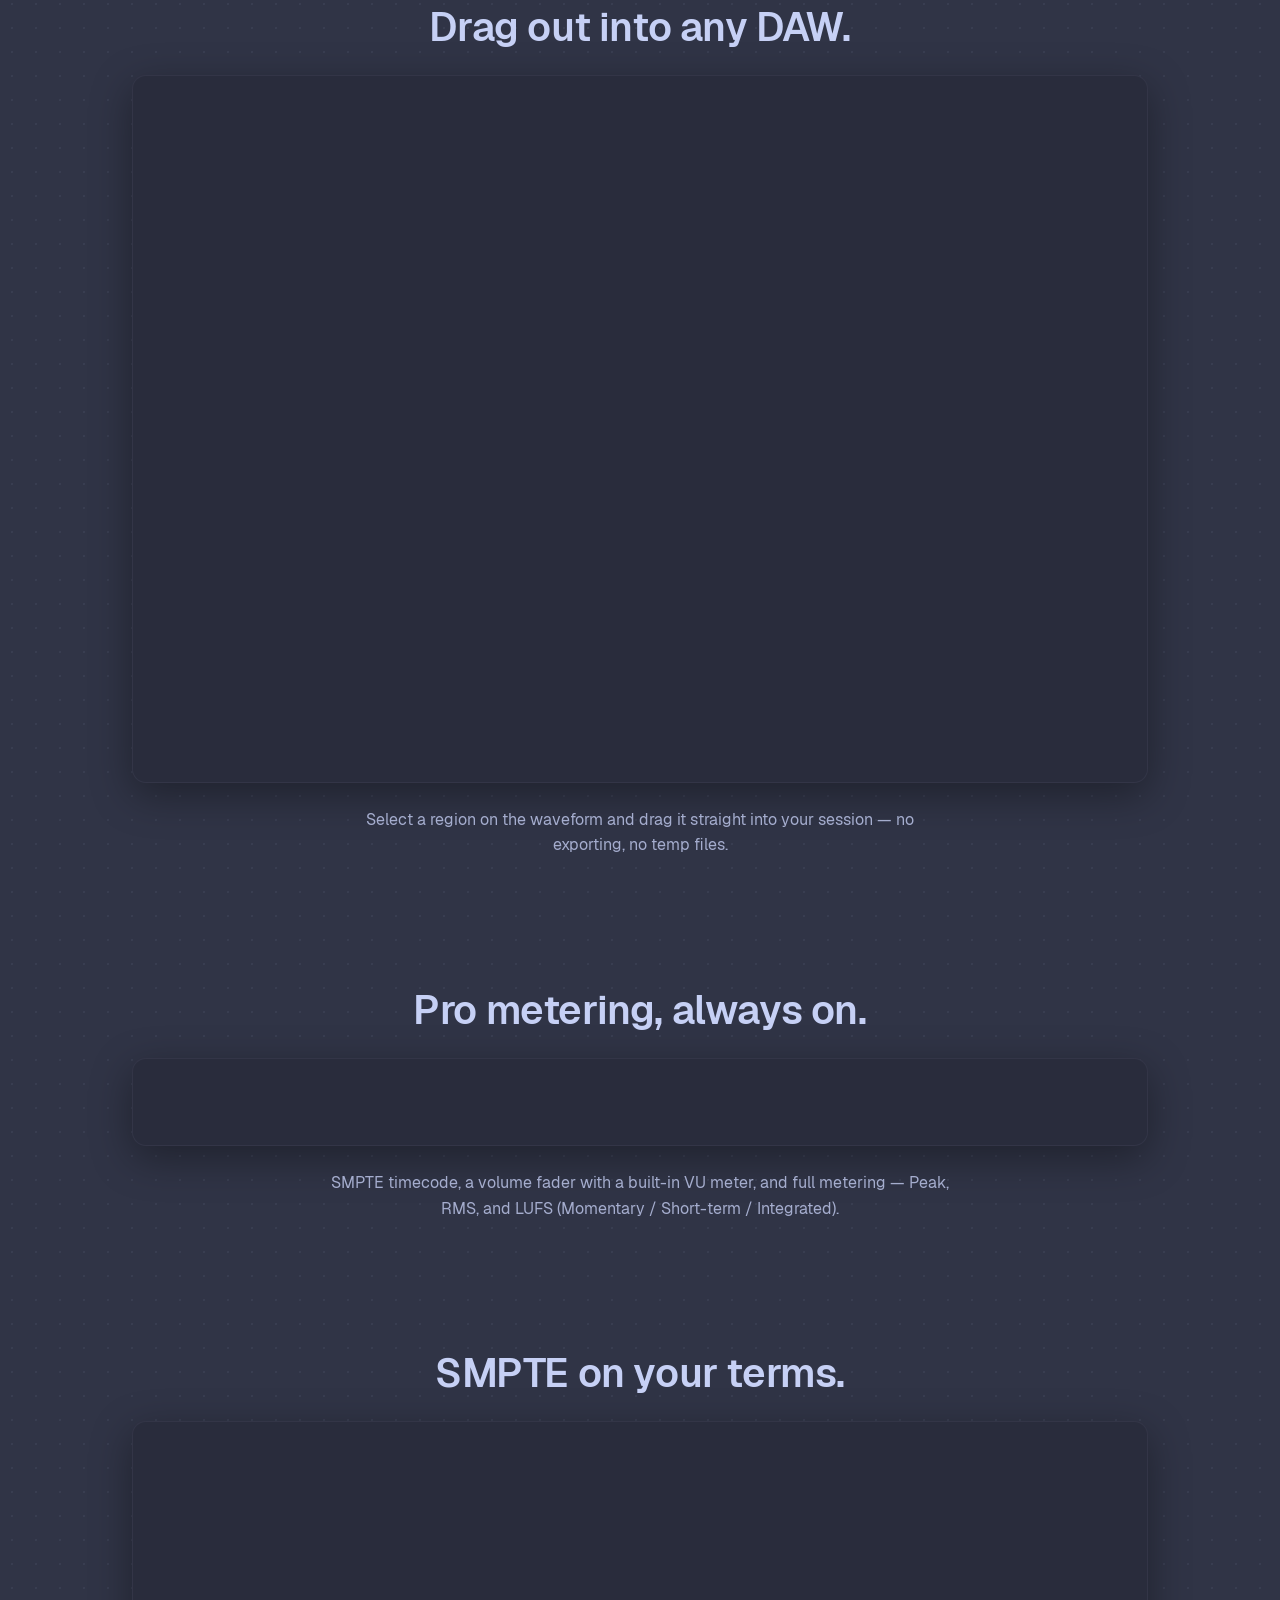
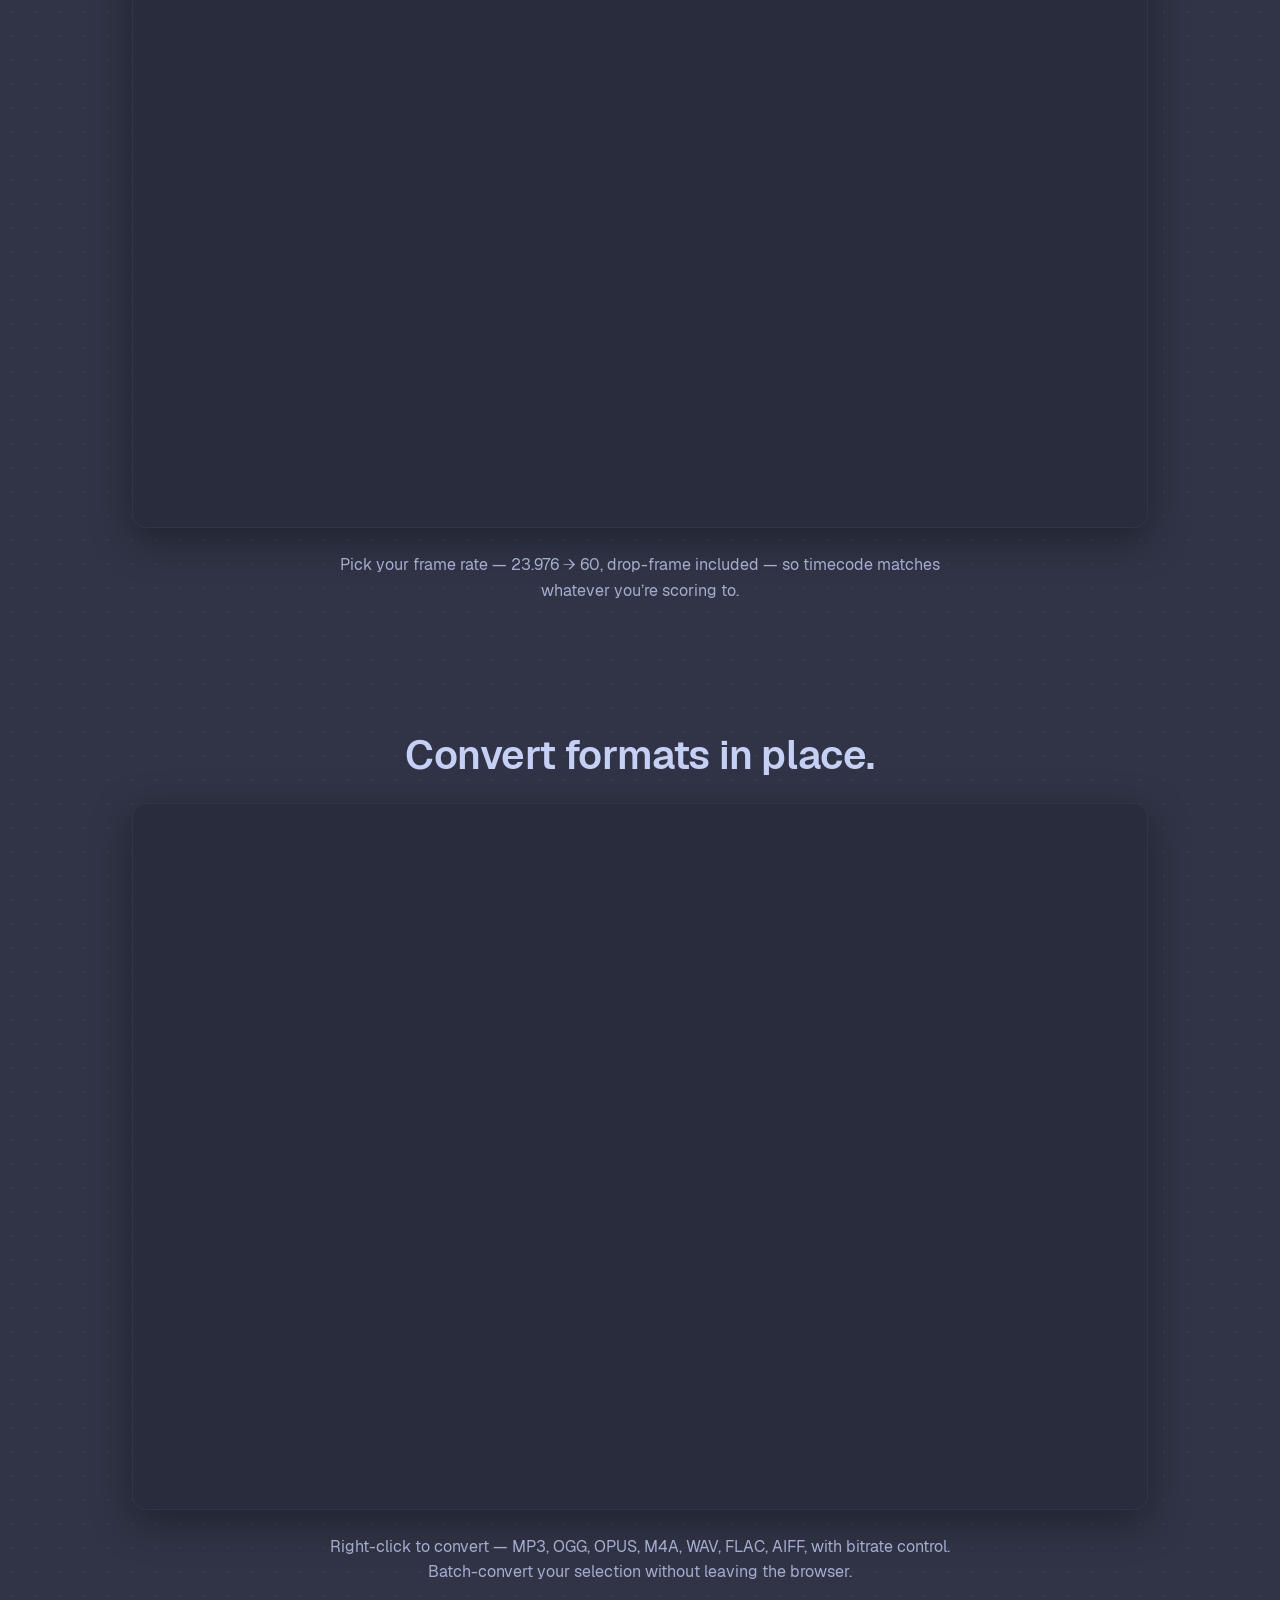
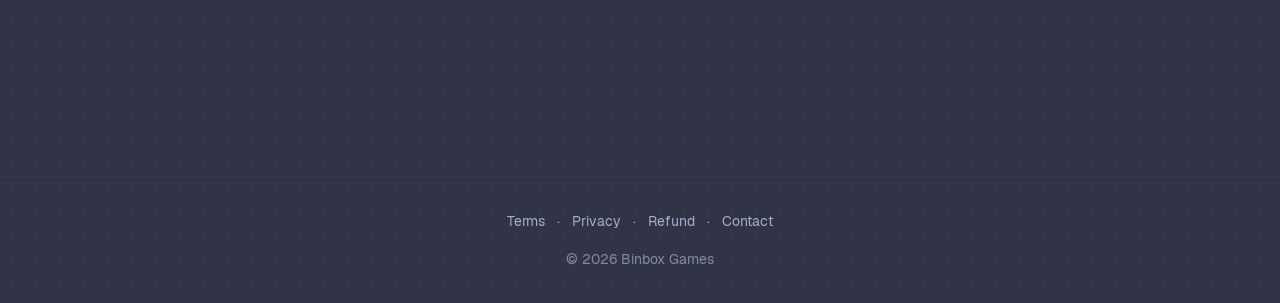
==== commit 460ef2f5: "feat: [site] 미니 플레이어 강점 섹션 + 일반 오디오 플레이어 검색 노출 보강 강점 추가: - features 하이라이트에 "Shrinks to a mini player" ====
--- a/index.html
+++ b/index.html
@@ -13,8 +13,8 @@
 
   <!-- SEO core -->
   <title>AnotherPlayer — Native sample browser for professionals</title>
-  <meta name="description" content="Native sample browser built for sound designers, producers, and composers. Gapless loops, instant search across every disk, drag out into any DAW. Free for everyone — Mac and Windows.">
-  <meta name="keywords" content="sample browser, audio player, sound design, music production, DAW, gapless loop, sample-accurate, Mac, Windows, free">
+  <meta name="description" content="Native audio player and sample browser for sound designers and producers. Gapless loops, instant search, drag into any DAW — and it shrinks to a mini player. Free, Mac and Windows.">
+  <meta name="keywords" content="audio player, mini player, compact audio player, lightweight music player, sample browser, waveform preview, audio preview, sound design, music production, DAW, gapless loop, sample-accurate, MP3 WAV FLAC OGG player, Mac, Windows, free">
   <meta name="author" content="Binbox Games">
   <link rel="canonical" href="https://anotherplayer.com/">
   <meta name="robots" content="index, follow, max-image-preview:large">
@@ -25,7 +25,7 @@
   <meta property="og:type" content="website">
   <meta property="og:site_name" content="AnotherPlayer">
   <meta property="og:title" content="AnotherPlayer — Native sample browser for professionals">
-  <meta property="og:description" content="Gapless loops, instant search across every disk, drag out into any DAW. Free for everyone — Mac and Windows.">
+  <meta property="og:description" content="Gapless loops, instant search across every disk, drag into any DAW — and it shrinks to a mini player. Free for everyone — Mac and Windows.">
   <meta property="og:url" content="https://anotherplayer.com/">
   <meta property="og:image" content="https://anotherplayer.com/og-image.png">
   <meta property="og:image:width" content="1200">
@@ -36,7 +36,7 @@
   <!-- Twitter Card -->
   <meta name="twitter:card" content="summary_large_image">
   <meta name="twitter:title" content="AnotherPlayer — Native sample browser for professionals">
-  <meta name="twitter:description" content="Gapless loops, instant search across every disk, drag out into any DAW. Free for everyone — Mac and Windows.">
+  <meta name="twitter:description" content="Gapless loops, instant search across every disk, drag into any DAW — and it shrinks to a mini player. Free for everyone — Mac and Windows.">
   <meta name="twitter:image" content="https://anotherplayer.com/og-image.png">
   <meta name="twitter:image:alt" content="AnotherPlayer — Native sample browser for professionals">
 
@@ -59,8 +59,23 @@
     "name": "AnotherPlayer",
     "operatingSystem": "macOS, Windows",
     "applicationCategory": "MultimediaApplication",
-    "description": "Native sample browser built for sound designers, producers, and composers.",
+    "applicationSubCategory": "Audio Player",
+    "description": "Native audio player and sample browser built for sound designers, producers, and composers. Shrinks to a compact mini player for quick playback and waveform preview.",
     "url": "https://anotherplayer.com/",
+    "screenshot": [
+      "https://anotherplayer.com/images/screenshot-overview.png",
+      "https://anotherplayer.com/images/screenshot-mini.png"
+    ],
+    "featureList": [
+      "Mini player mode — shrink the window to a compact player with just the file name, waveform, and transport",
+      "Quick audio preview with a real-time stereo waveform",
+      "Gapless, sample-accurate looping on every format, including MP3",
+      "Instant search across every disk, by file name and metadata",
+      "Drag a selected region straight into any DAW",
+      "Peak, RMS, and LUFS metering with SMPTE timecode",
+      "Convert between MP3, OGG, OPUS, M4A, WAV, FLAC, and AIFF in place",
+      "Plays MP3, WAV, FLAC, OGG, OPUS, AIFF, and M4A up to 192 kHz"
+    ],
     "offers": {
       "@type": "Offer",
       "price": "0",
@@ -123,6 +138,7 @@
     <section class="features" aria-label="Highlights">
       <h2>Gapless loops on every format &mdash; even MP3.</h2>
       <h2>Instant search across every disk &mdash; by name and metadata.</h2>
+      <h2>Shrinks to a mini player &mdash; waveform and transport, nothing else.</h2>
       <h2>Drag out into any DAW.</h2>
     </section>
   </main>
@@ -136,6 +152,16 @@
              fetchpriority="high" decoding="async">
       </div>
       <figcaption>Folder tree, sortable file list, a full stereo waveform, and the transport bar &mdash; audition your whole library without leaving the app. Up to 192&nbsp;kHz.</figcaption>
+    </figure>
+
+    <figure class="shot">
+      <h2 class="shot-title">Or shrink it to a mini player.</h2>
+      <div class="shot-frame shot-frame-mini">
+        <img src="images/screenshot-mini.png" width="500" height="406"
+             alt="AnotherPlayer as a small, compact mini player window: file name, stereo waveform, and playback controls"
+             loading="lazy" decoding="async">
+      </div>
+      <figcaption>Drag the window down to a compact mini player &mdash; file name, waveform, transport, nothing else. Play a sound and read its shape at a glance while your session stays in view. Prev, Play, Next and Loop never fold away, however small it gets.</figcaption>
     </figure>
 
     <figure class="shot">
--- a/style.css
+++ b/style.css
@@ -482,6 +482,29 @@
   height: auto;
 }
 
+/* 미니 플레이어 — 다른 스샷과 달리 창 자체가 주인공이라 프레임 크롬을 벗긴다.
+   ① 폭: 자산은 500px (Retina 2x) 이므로 250 CSS px 가 픽셀 정합. 다른 샷처럼 width:100% 로
+      1080px 까지 늘리면 2배 이상 업스케일돼 뭉개지고, 무엇보다 "작다" 는 메시지가 정반대가 된다.
+   ② 그림자: 이미지가 둥근 모서리를 알파로 갖고 있어 box-shadow 는 사각형으로 삐져나온다.
+      filter: drop-shadow 는 알파 윤곽을 따라가므로 창 모양 그대로 그림자가 진다. */
+.shot-frame-mini {
+  border: none;
+  background: none;
+  box-shadow: none;
+  overflow: visible;
+  width: 250px;
+  max-width: 100%;
+  margin: 0 auto;
+}
+
+.shot-frame-mini:hover {
+  box-shadow: none;
+}
+
+.shot-frame-mini img {
+  filter: drop-shadow(0 12px 32px rgba(0, 0, 0, 0.45));
+}
+
 .shot figcaption {
   font-size: 16px;
   line-height: 1.6;
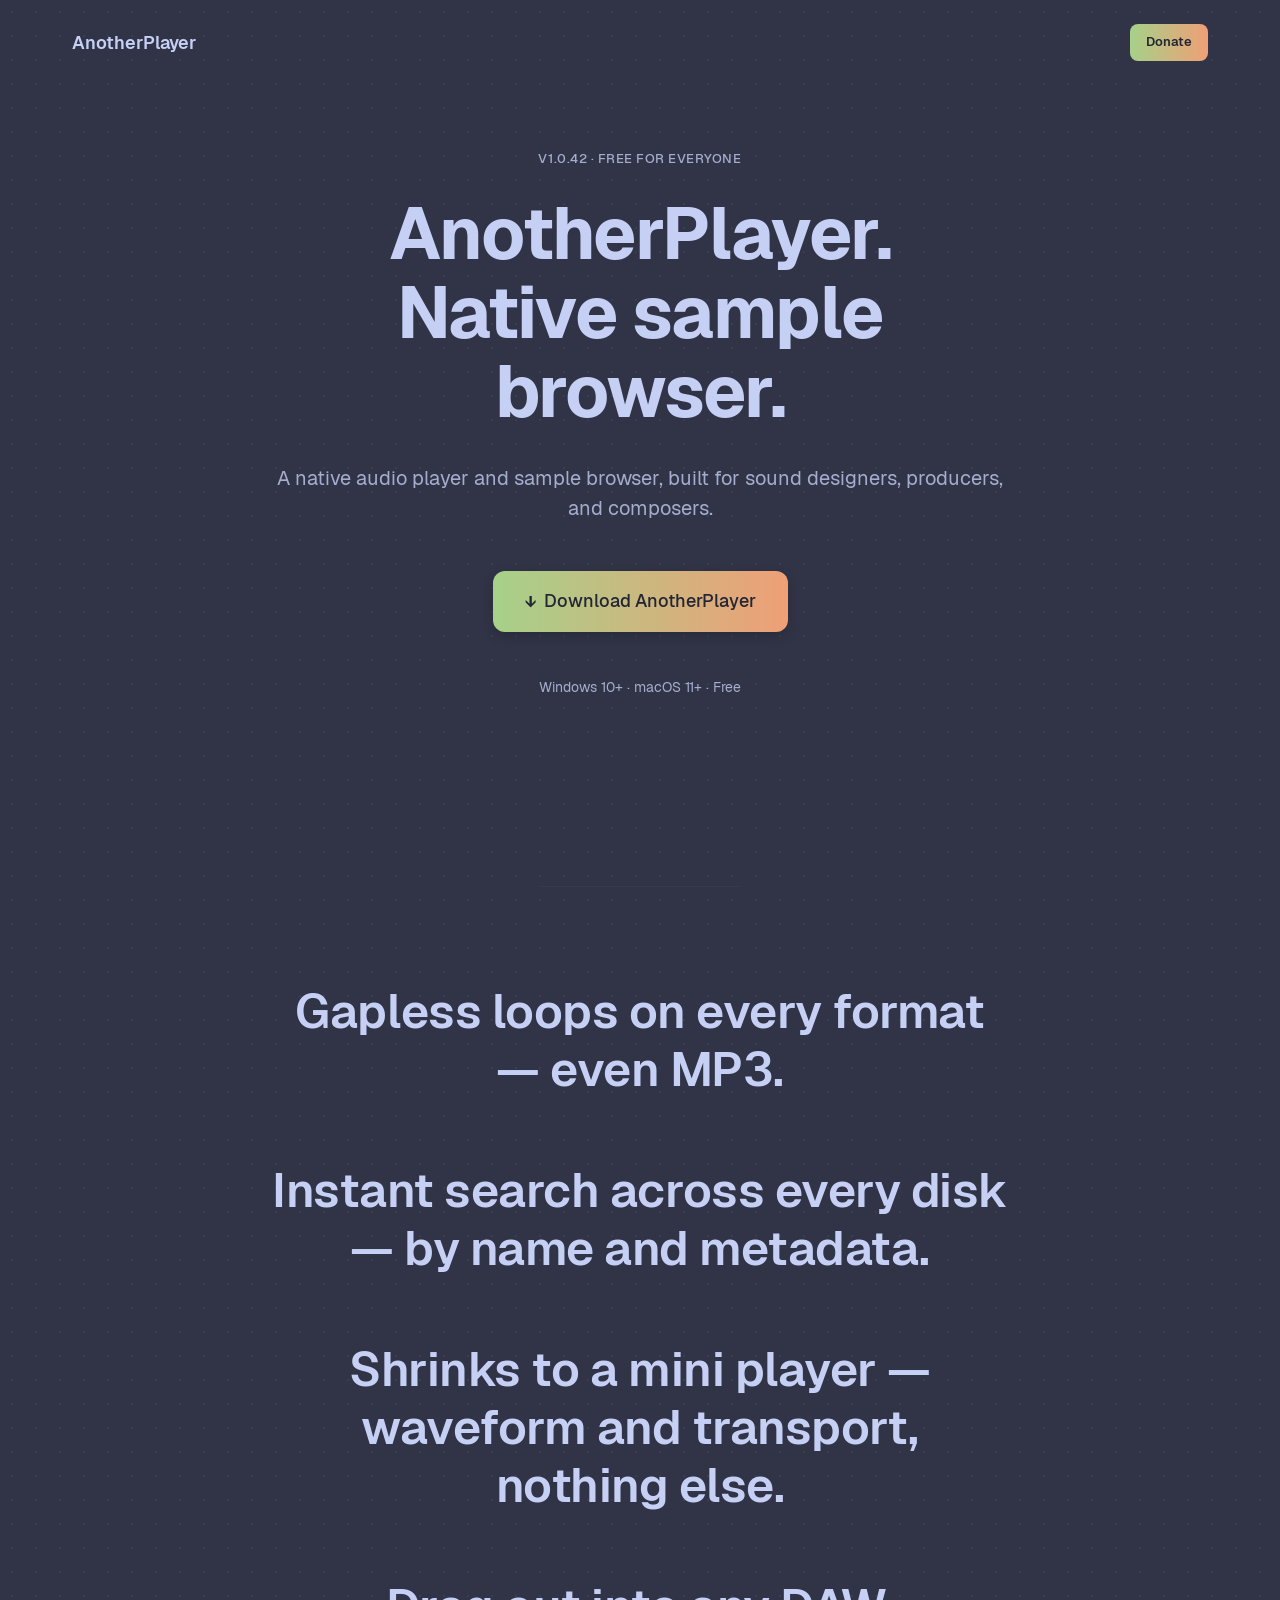
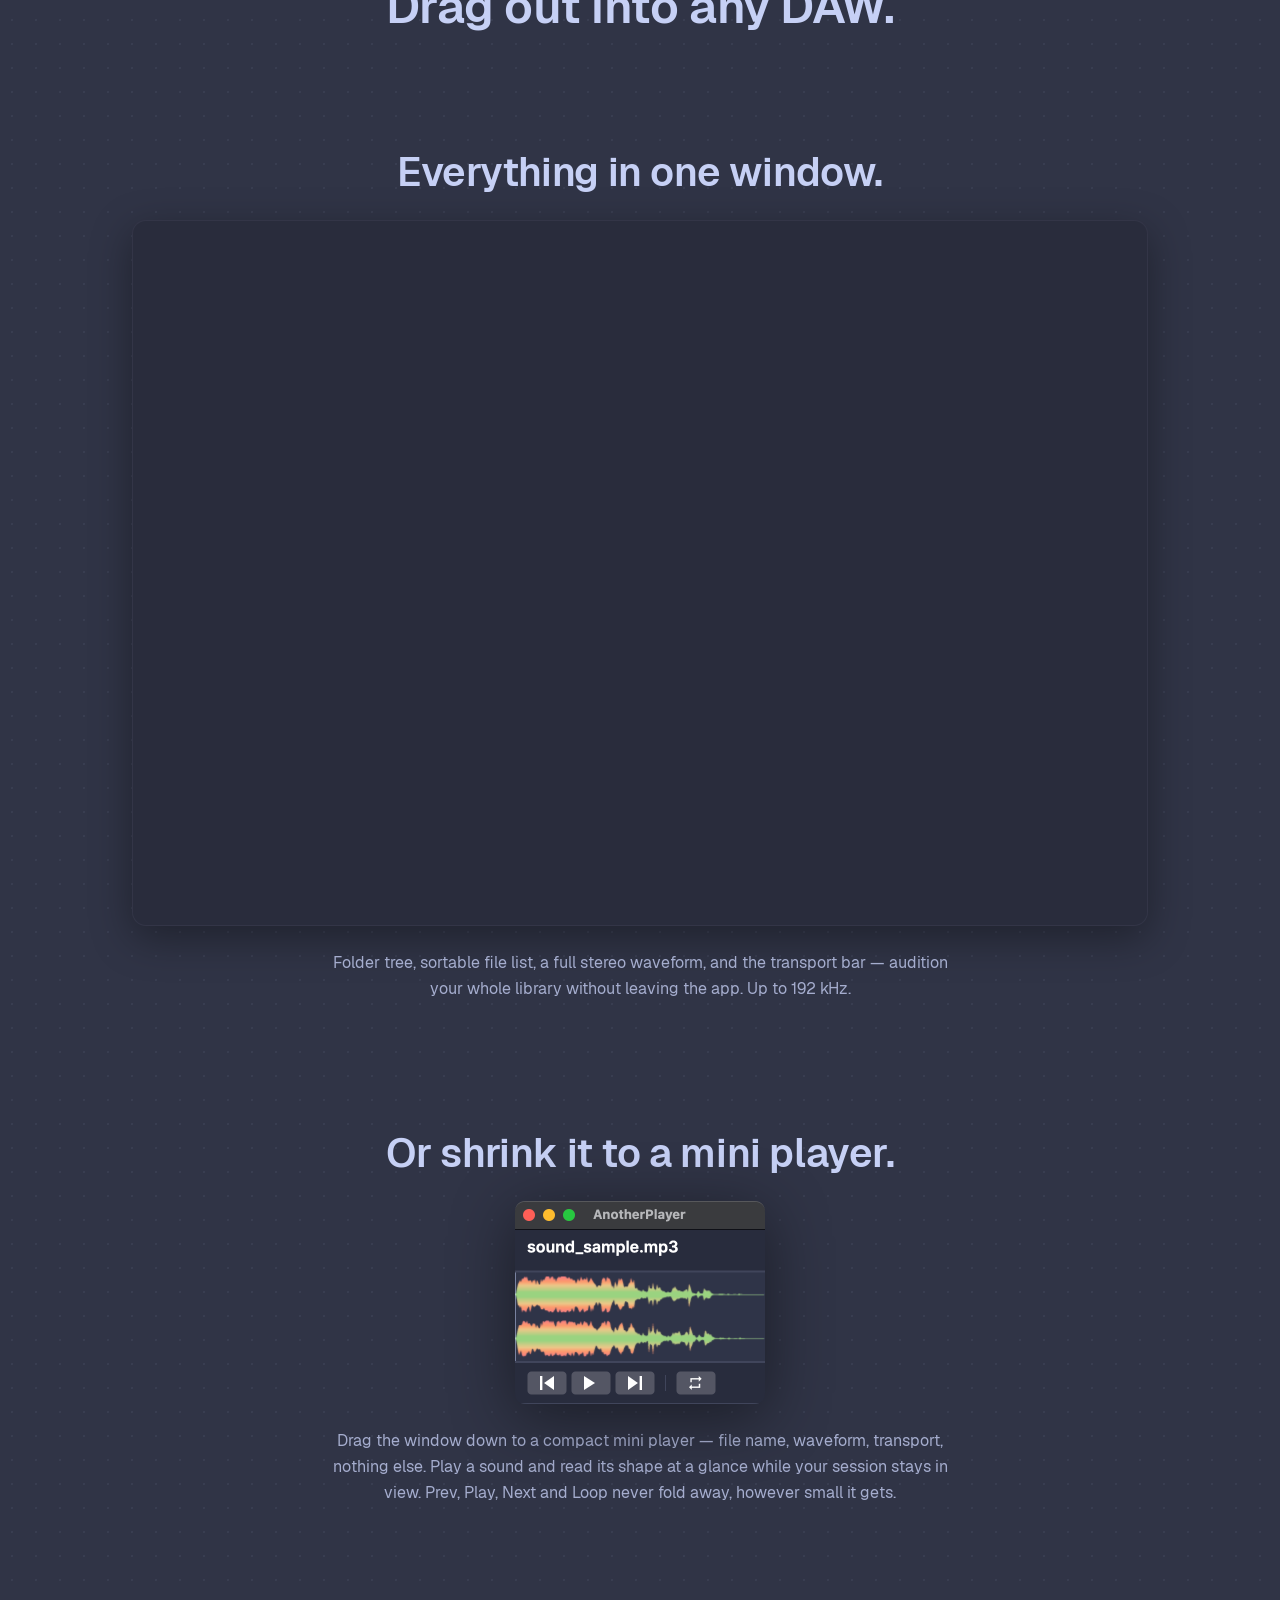
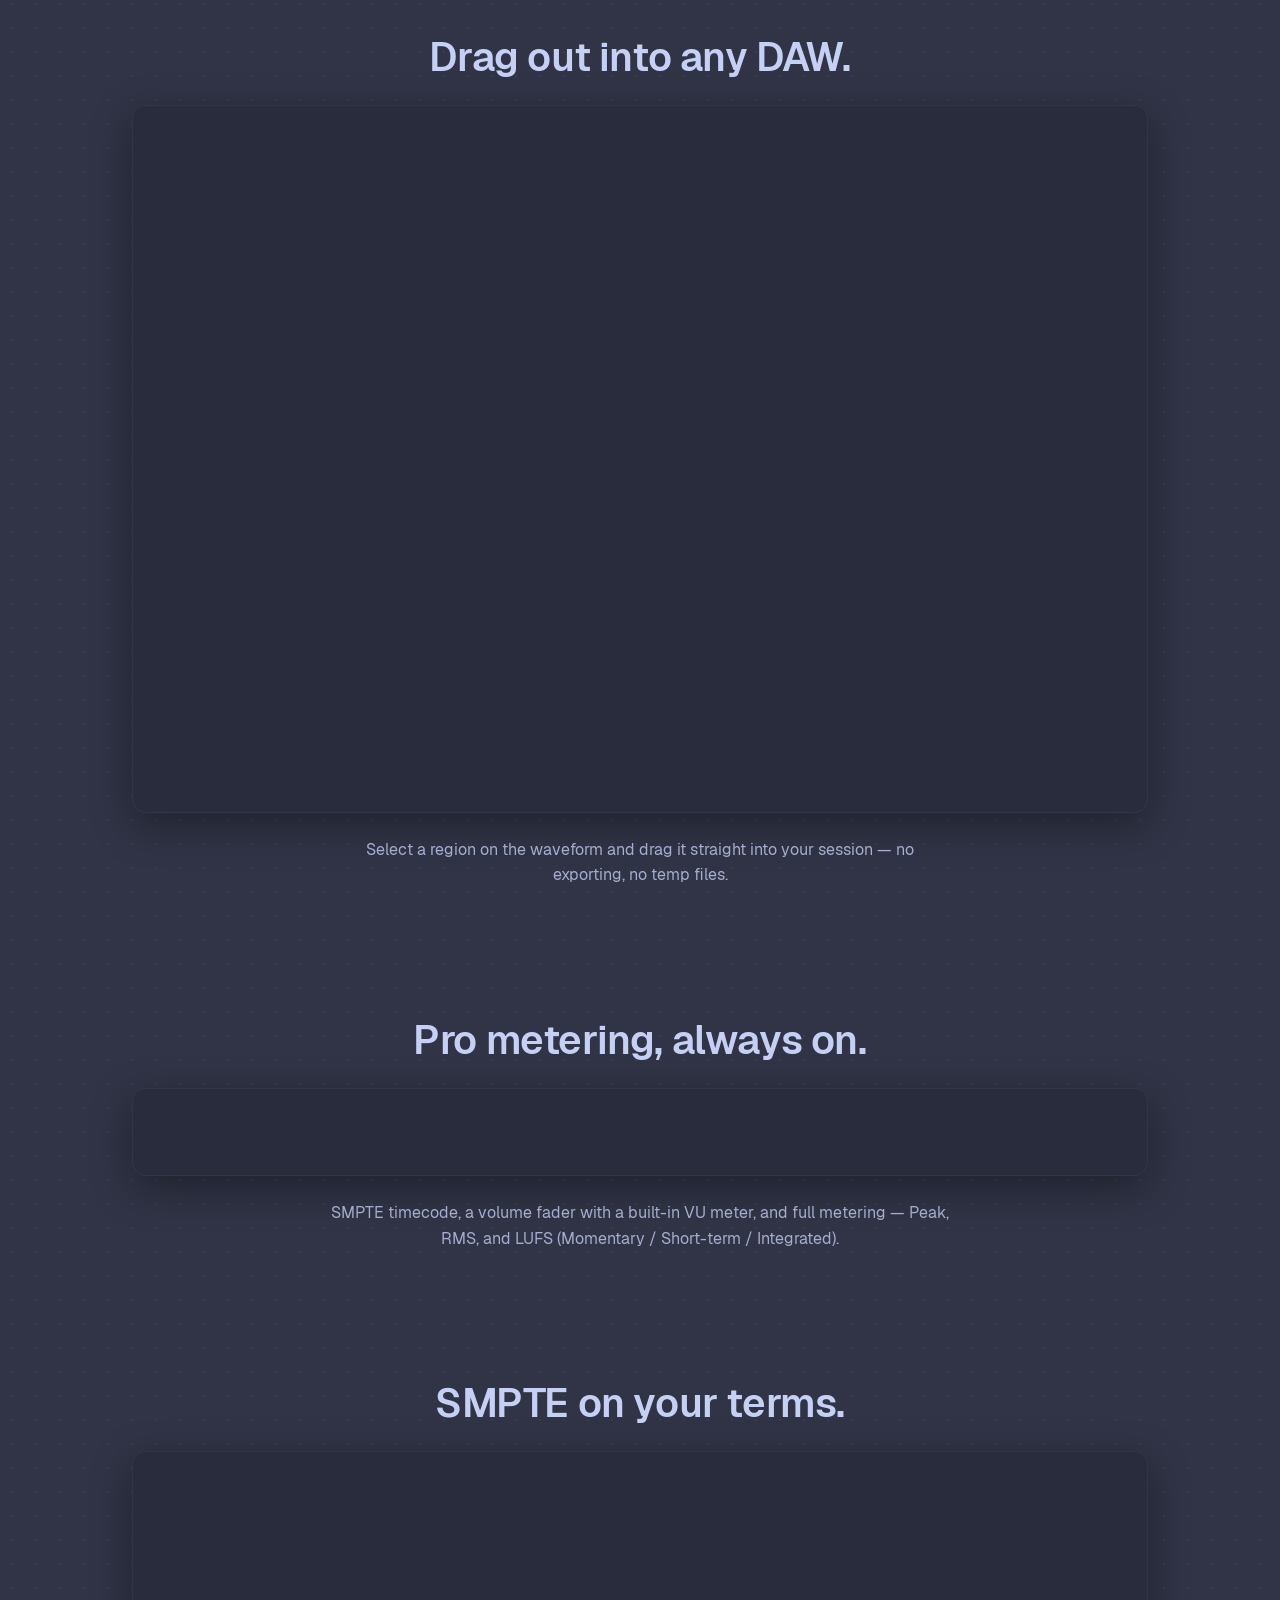
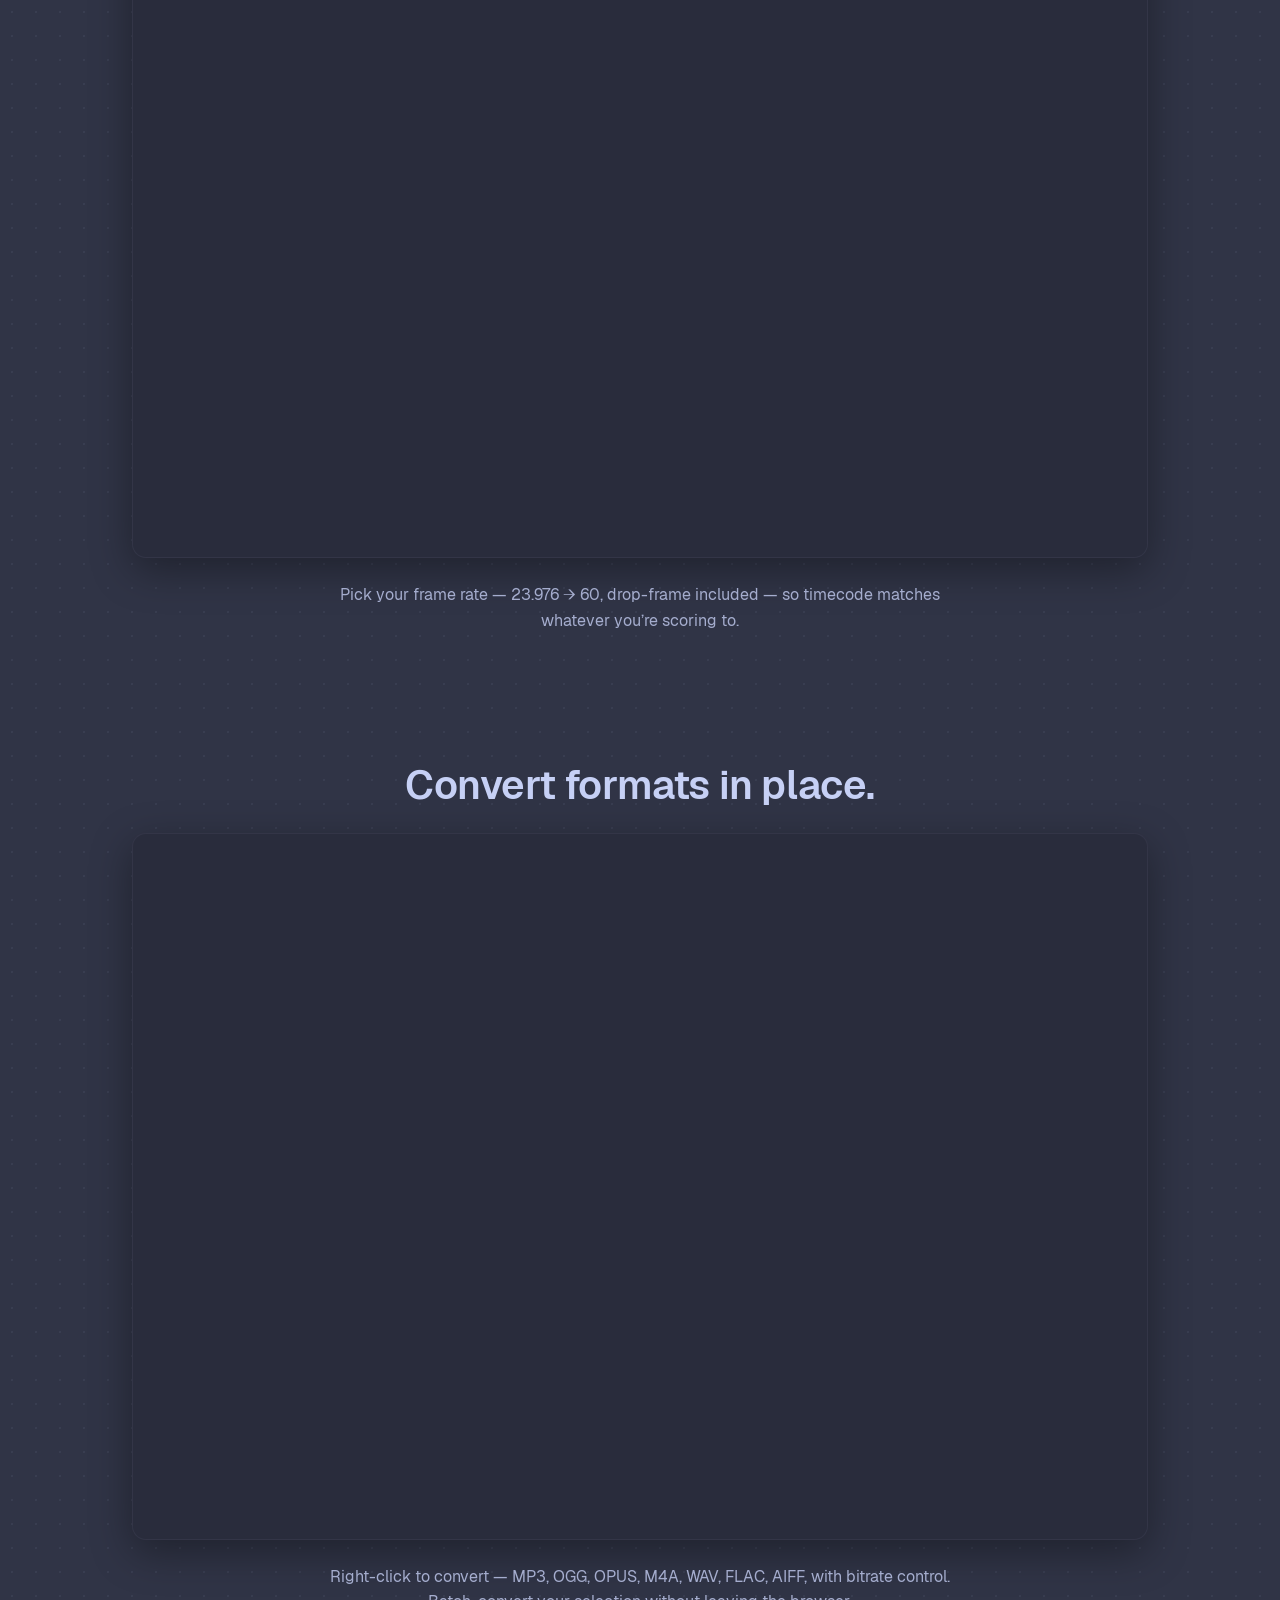
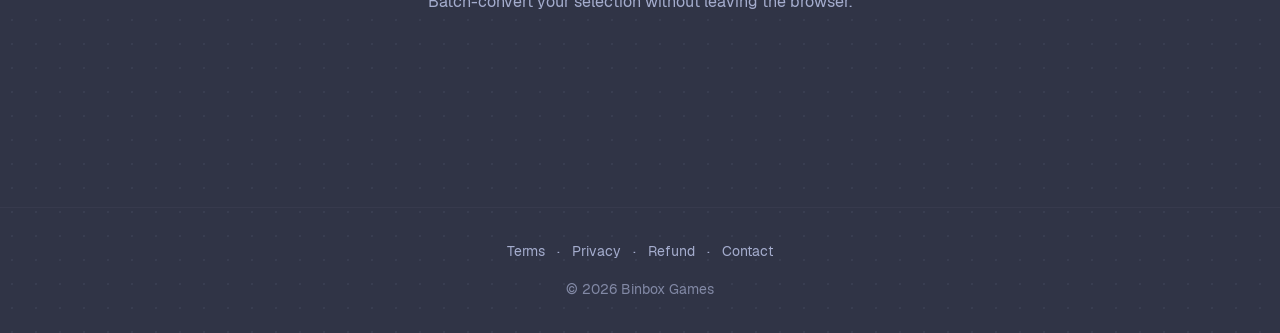
==== commit 247bf32e: "feat: [site] 타이틀에 'audio player' 편입 — 일반 오디오 플레이어 검색 노출 사용자 목표 = "온갖 음원 플레이어 찾는 사람들에게도 보이도록". 타이틀이 가" ====
--- a/index.html
+++ b/index.html
@@ -12,7 +12,7 @@
         content="interest-cohort=(), browsing-topics=(), geolocation=(), camera=(), microphone=(), payment=()">
 
   <!-- SEO core -->
-  <title>AnotherPlayer — Native sample browser for professionals</title>
+  <title>AnotherPlayer — Pro audio player &amp; sample browser</title>
   <meta name="description" content="Native audio player and sample browser for sound designers and producers. Gapless loops, instant search, drag into any DAW — and it shrinks to a mini player. Free, Mac and Windows.">
   <meta name="keywords" content="audio player, mini player, compact audio player, lightweight music player, sample browser, waveform preview, audio preview, sound design, music production, DAW, gapless loop, sample-accurate, MP3 WAV FLAC OGG player, Mac, Windows, free">
   <meta name="author" content="Binbox Games">
@@ -24,21 +24,21 @@
   <!-- Open Graph -->
   <meta property="og:type" content="website">
   <meta property="og:site_name" content="AnotherPlayer">
-  <meta property="og:title" content="AnotherPlayer — Native sample browser for professionals">
+  <meta property="og:title" content="AnotherPlayer — Pro audio player &amp; sample browser">
   <meta property="og:description" content="Gapless loops, instant search across every disk, drag into any DAW — and it shrinks to a mini player. Free for everyone — Mac and Windows.">
   <meta property="og:url" content="https://anotherplayer.com/">
   <meta property="og:image" content="https://anotherplayer.com/og-image.png">
   <meta property="og:image:width" content="1200">
   <meta property="og:image:height" content="630">
-  <meta property="og:image:alt" content="AnotherPlayer — Native sample browser for professionals">
+  <meta property="og:image:alt" content="AnotherPlayer — Pro audio player &amp; sample browser">
   <meta property="og:locale" content="en_US">
 
   <!-- Twitter Card -->
   <meta name="twitter:card" content="summary_large_image">
-  <meta name="twitter:title" content="AnotherPlayer — Native sample browser for professionals">
+  <meta name="twitter:title" content="AnotherPlayer — Pro audio player &amp; sample browser">
   <meta name="twitter:description" content="Gapless loops, instant search across every disk, drag into any DAW — and it shrinks to a mini player. Free for everyone — Mac and Windows.">
   <meta name="twitter:image" content="https://anotherplayer.com/og-image.png">
-  <meta name="twitter:image:alt" content="AnotherPlayer — Native sample browser for professionals">
+  <meta name="twitter:image:alt" content="AnotherPlayer — Pro audio player &amp; sample browser">
 
   <!-- Icons -->
   <link rel="icon" type="image/png" sizes="32x32" href="favicon.png">
@@ -124,7 +124,7 @@
         Native sample browser.
       </h1>
       <p class="hero-subhead">
-        Built for sound designers, producers, and composers.
+        A native audio player and sample browser, built for sound designers, producers, and composers.
       </p>
       <a id="cta" class="cta" href="/pricing">
         <span class="cta-arrow" aria-hidden="true">&darr;</span>
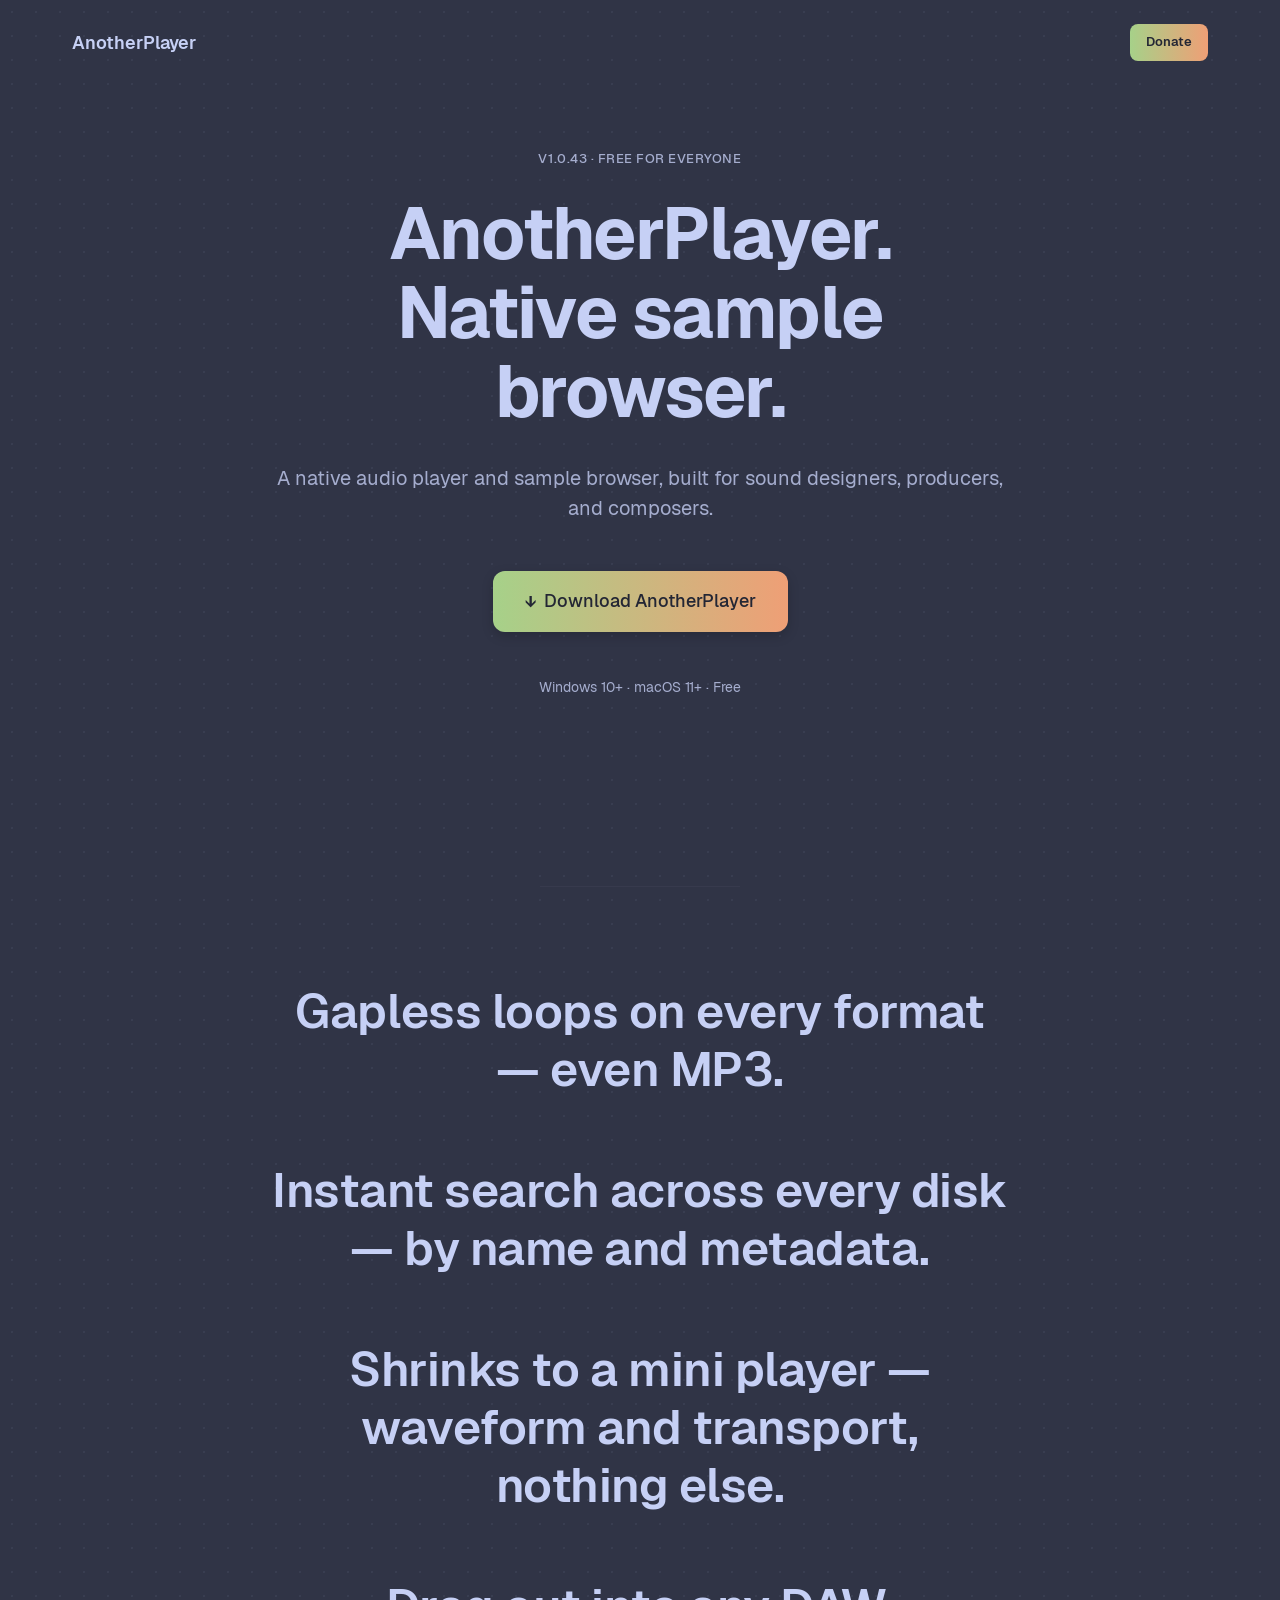
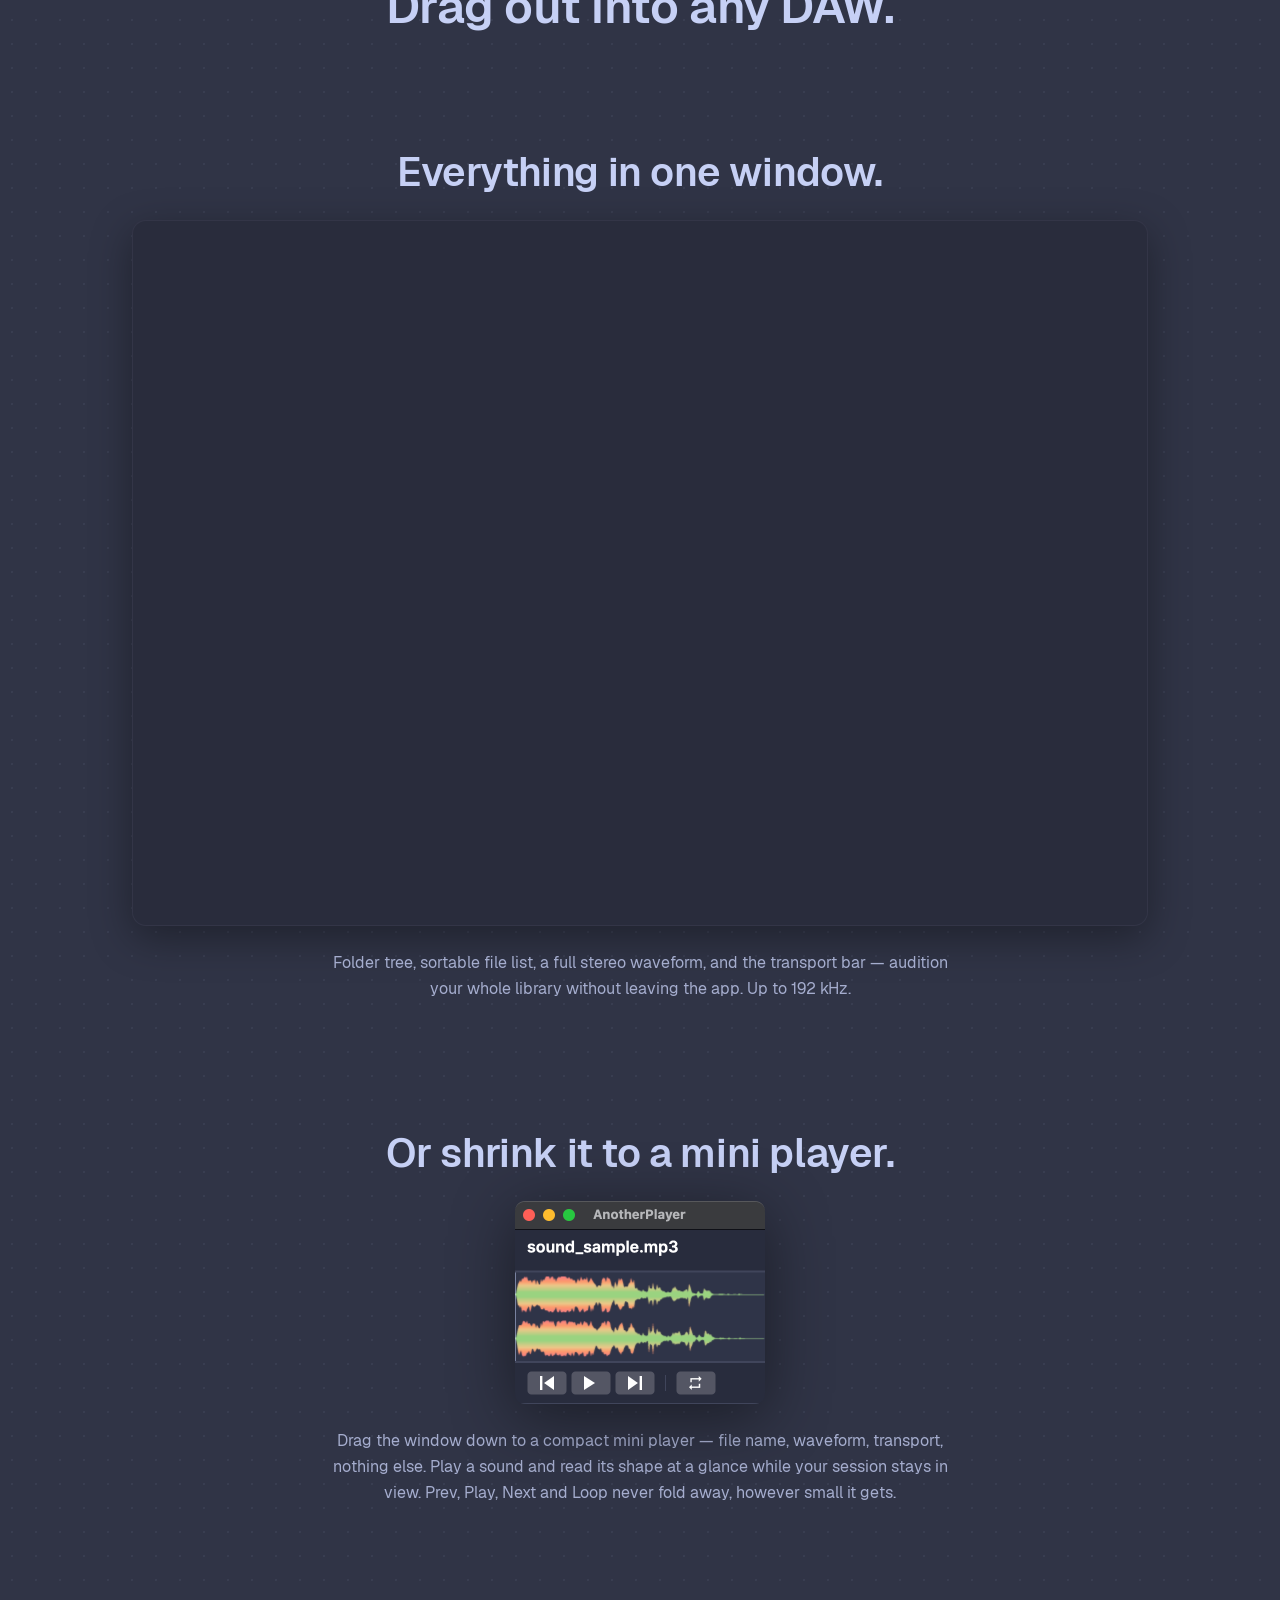
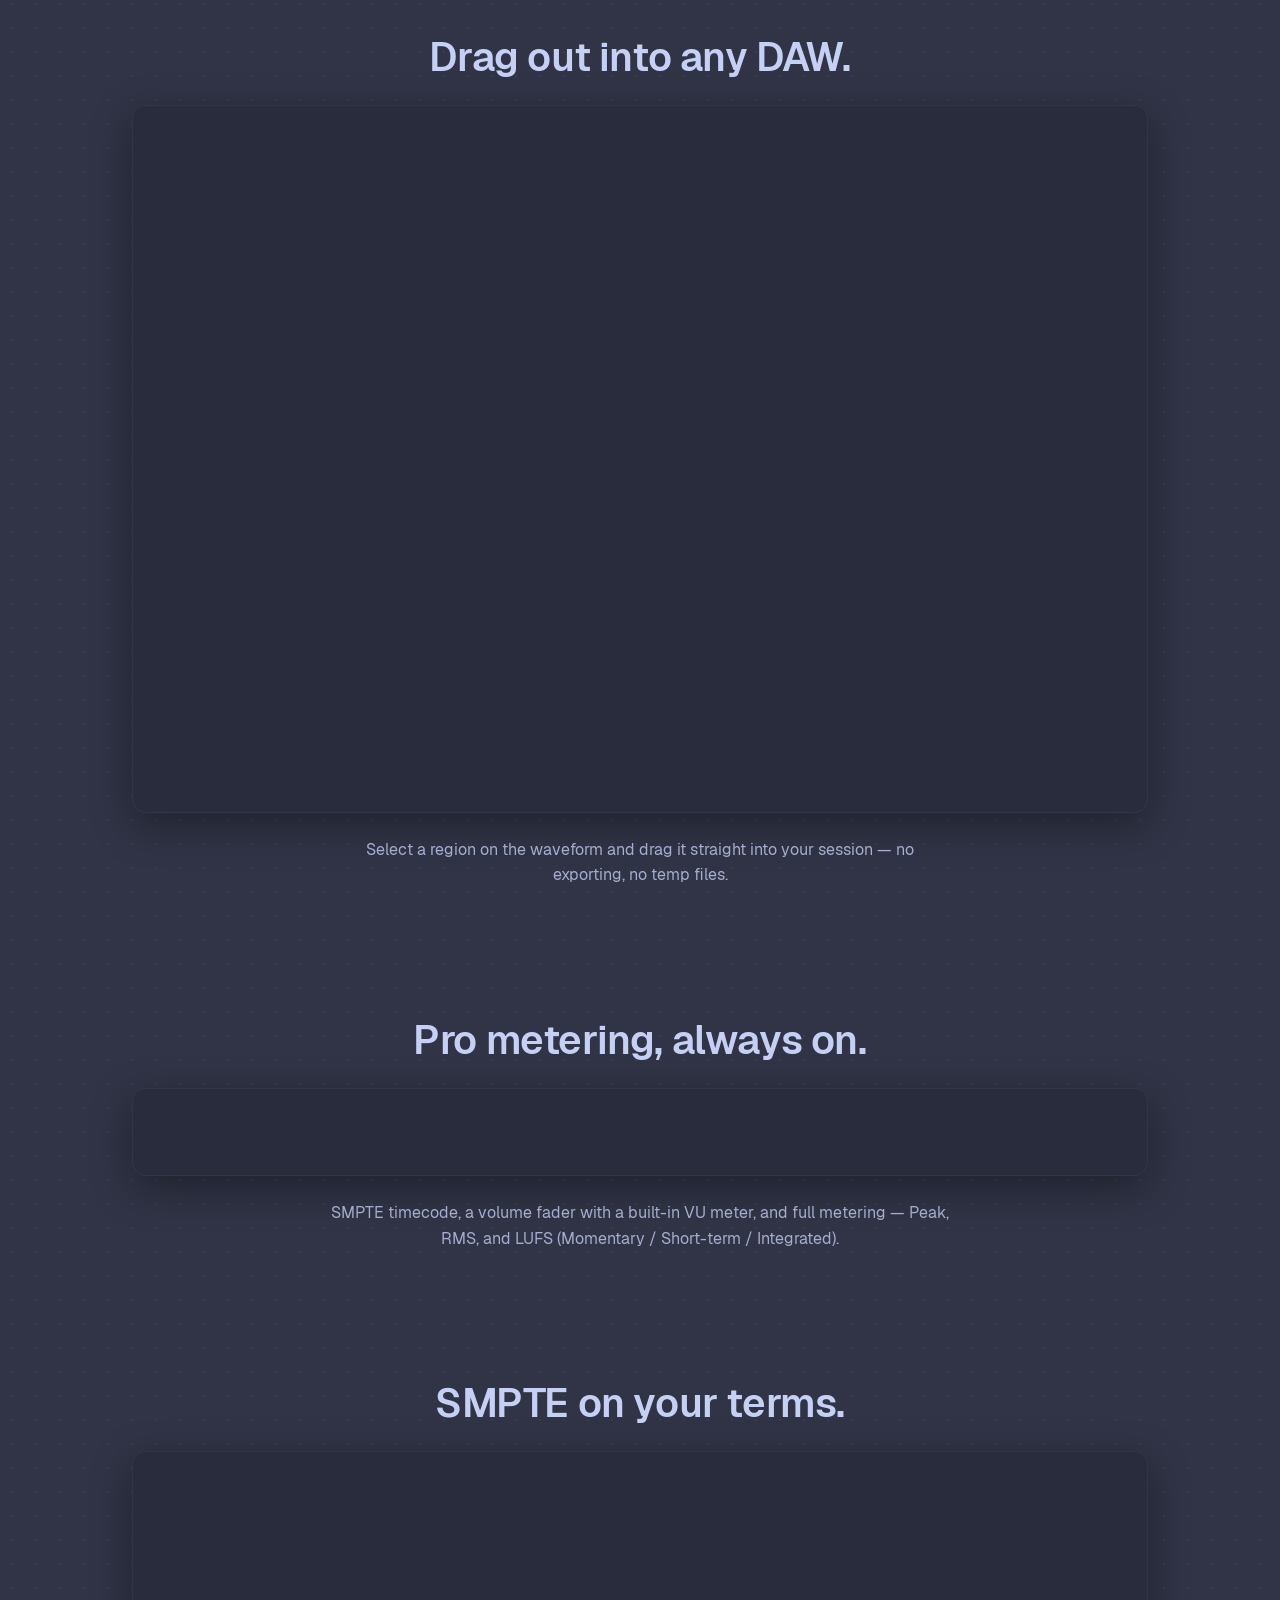
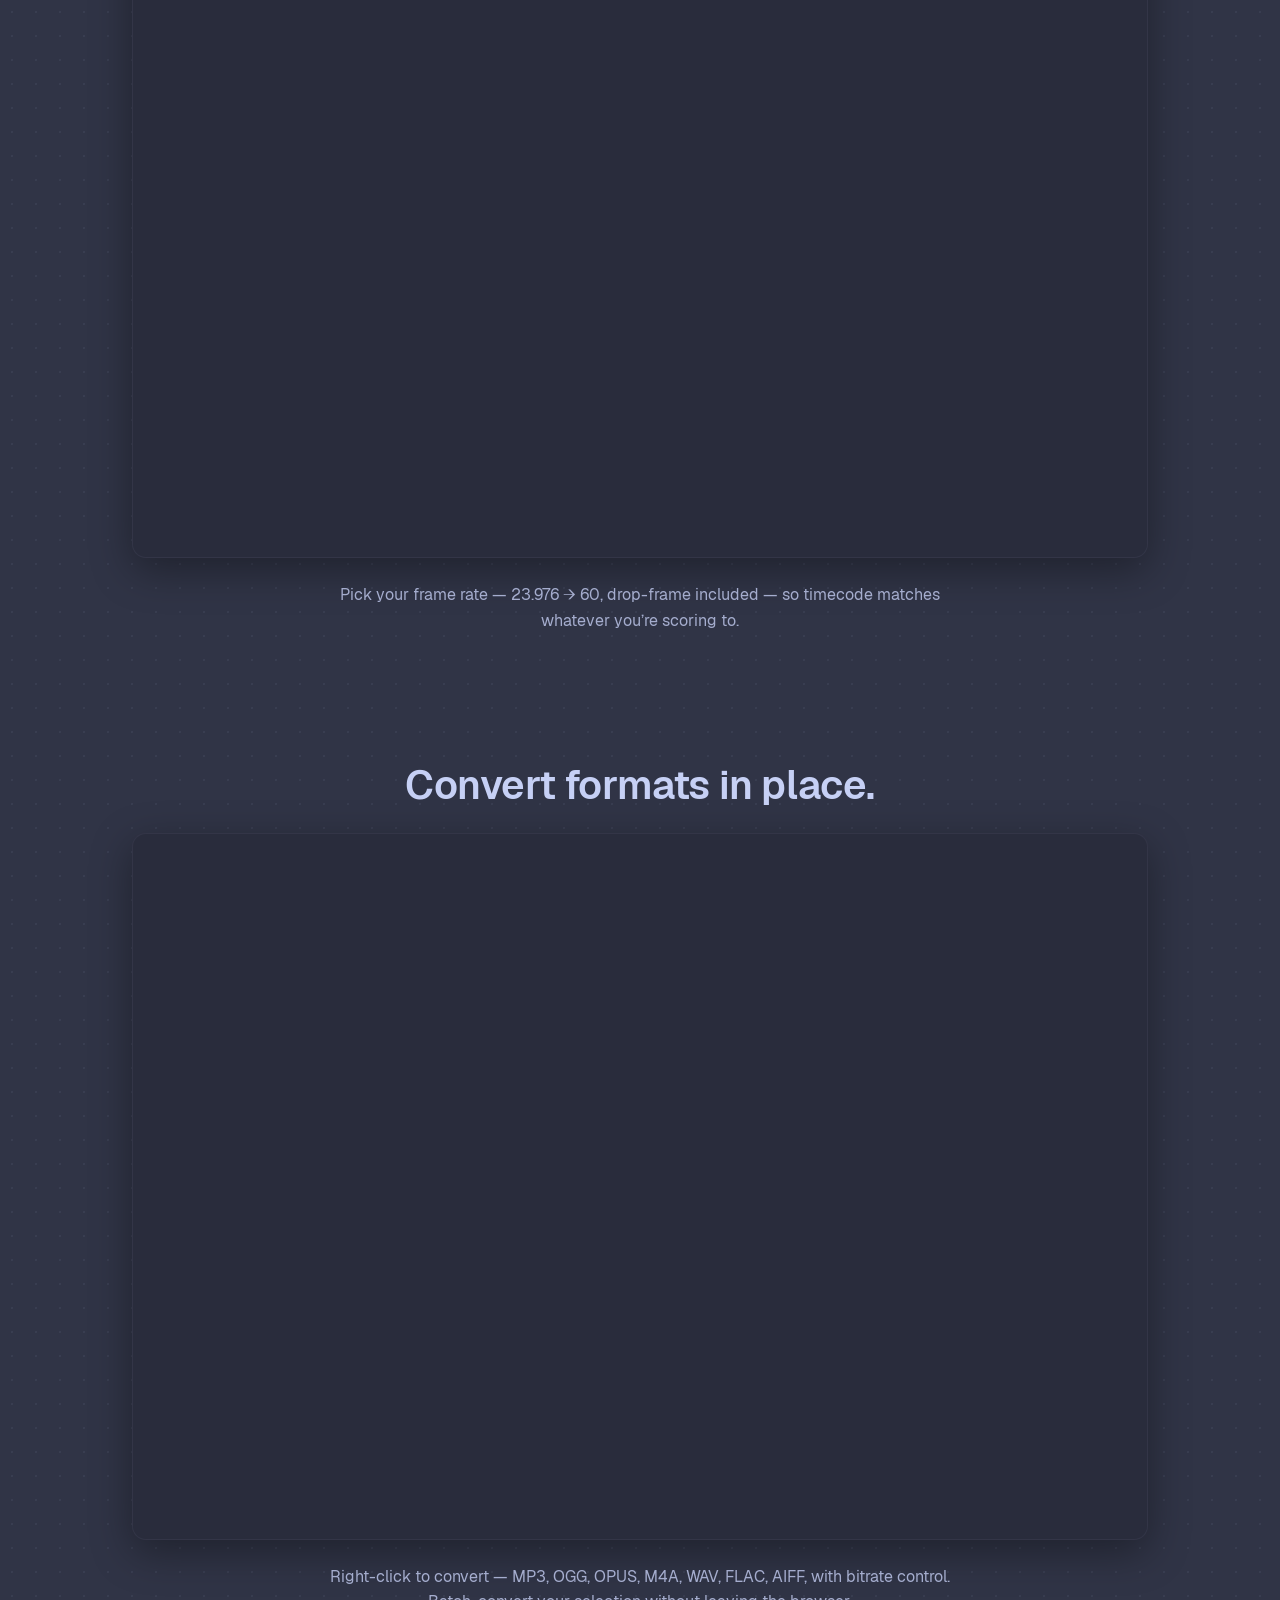
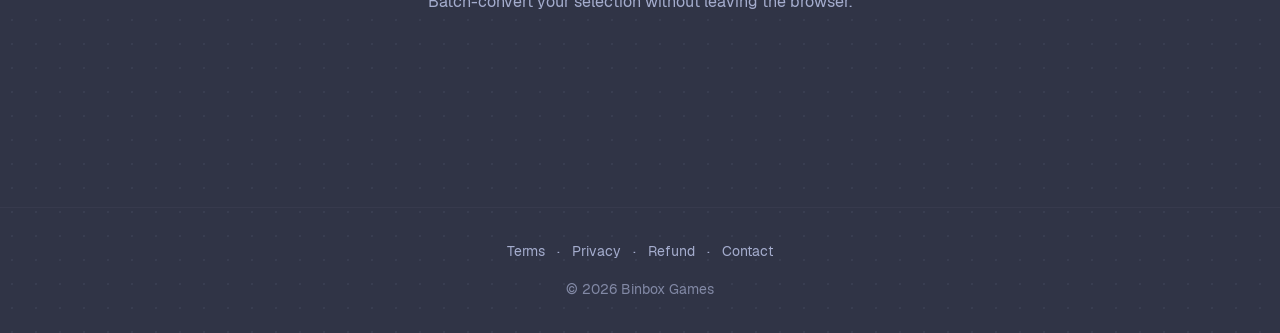
==== commit 65a7e25f: "chore: [site] release 1.0.43 download metadata" ====
--- a/index.html
+++ b/index.html
@@ -49,7 +49,7 @@
   <link rel="preload" href="fonts/geist-700.woff2" as="font" type="font/woff2" crossorigin>
   <link rel="preload" href="fonts/geist-400.woff2" as="font" type="font/woff2" crossorigin>
 
-  <link rel="stylesheet" href="style.css">
+  <link rel="stylesheet" href="style.css?v=cf0bbc76">
 
   <!-- JSON-LD structured data (SoftwareApplication) -->
   <script type="application/ld+json">
@@ -118,7 +118,7 @@
 
   <main>
     <section class="hero">
-      <p class="eyebrow">v1.0.42 &middot; Free for everyone</p>
+      <p class="eyebrow">v1.0.43 &middot; Free for everyone</p>
       <h1 class="hero-title">
         AnotherPlayer.<br>
         Native sample browser.
@@ -216,6 +216,6 @@
     <div class="copyright">© 2026 Binbox Games</div>
   </footer>
 
-  <script src="script.js"></script>
+  <script src="script.js?v=3bd52e87"></script>
 </body>
 </html>
